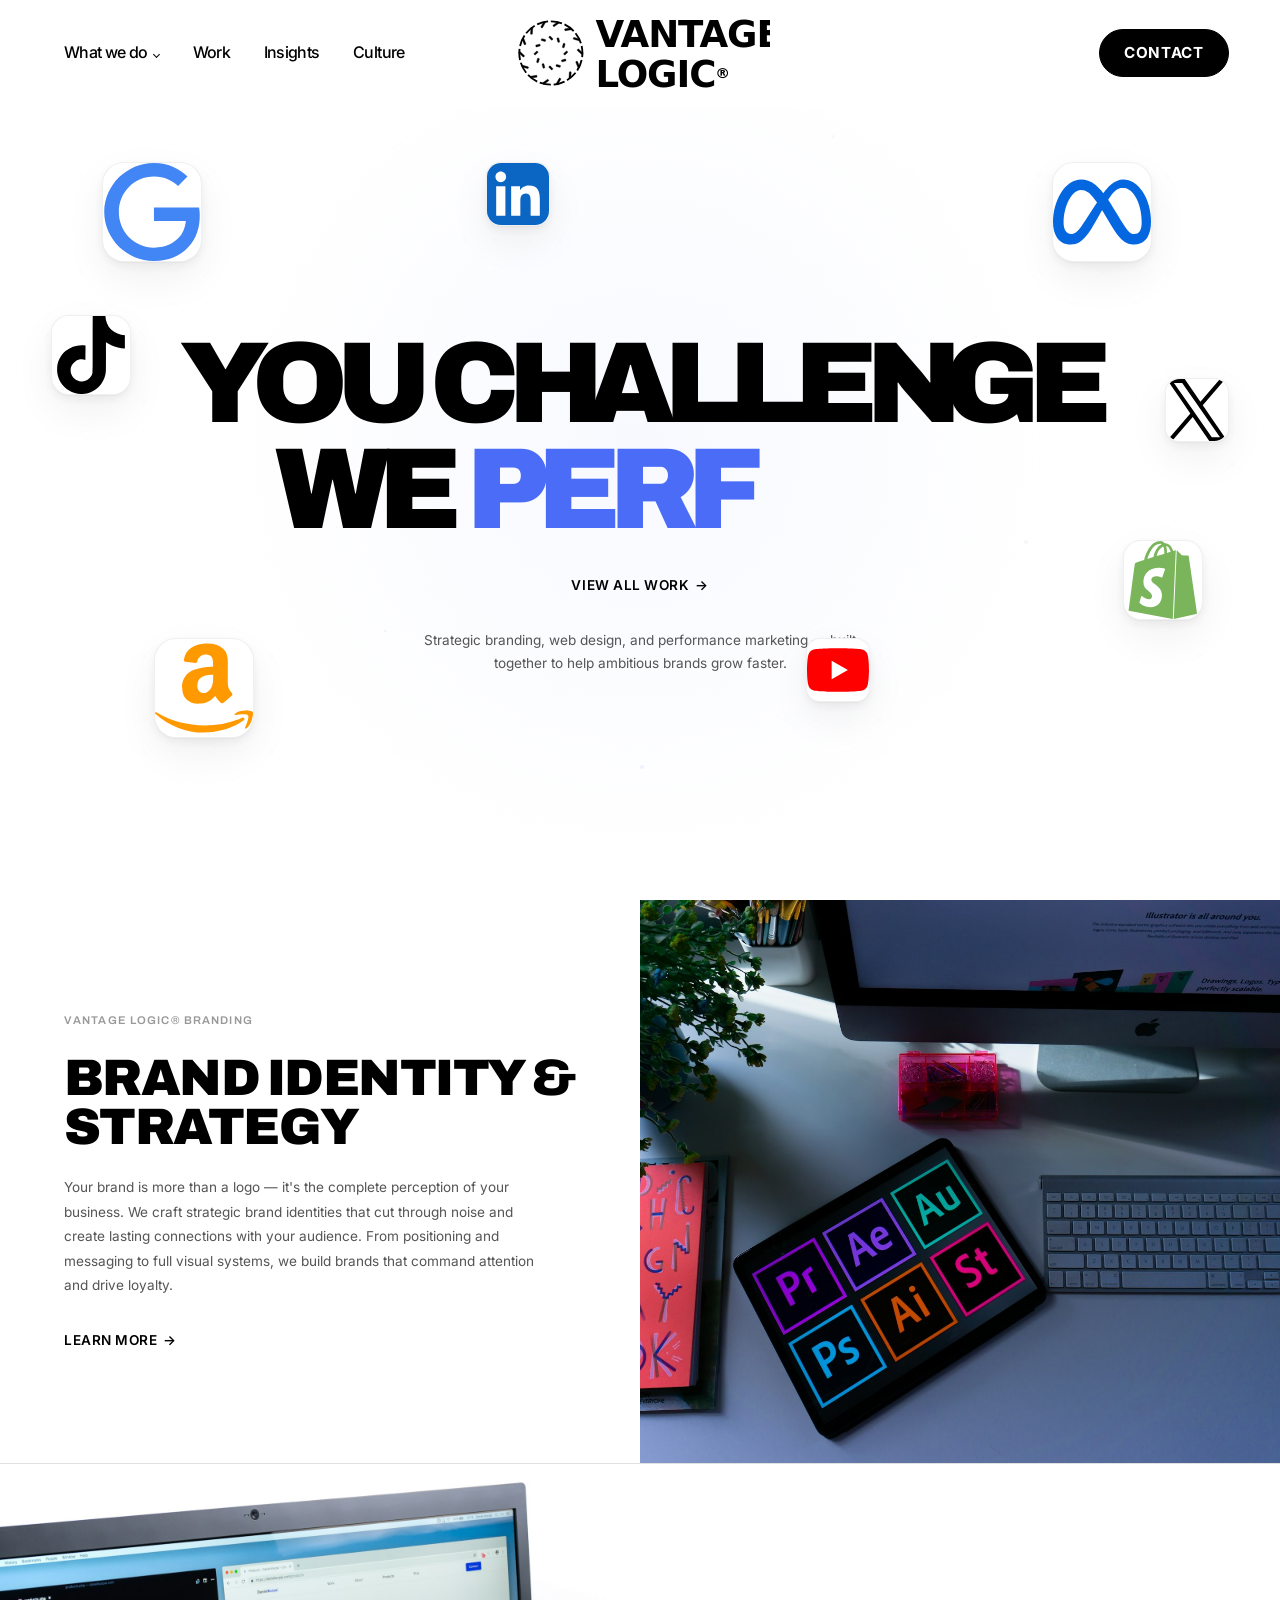
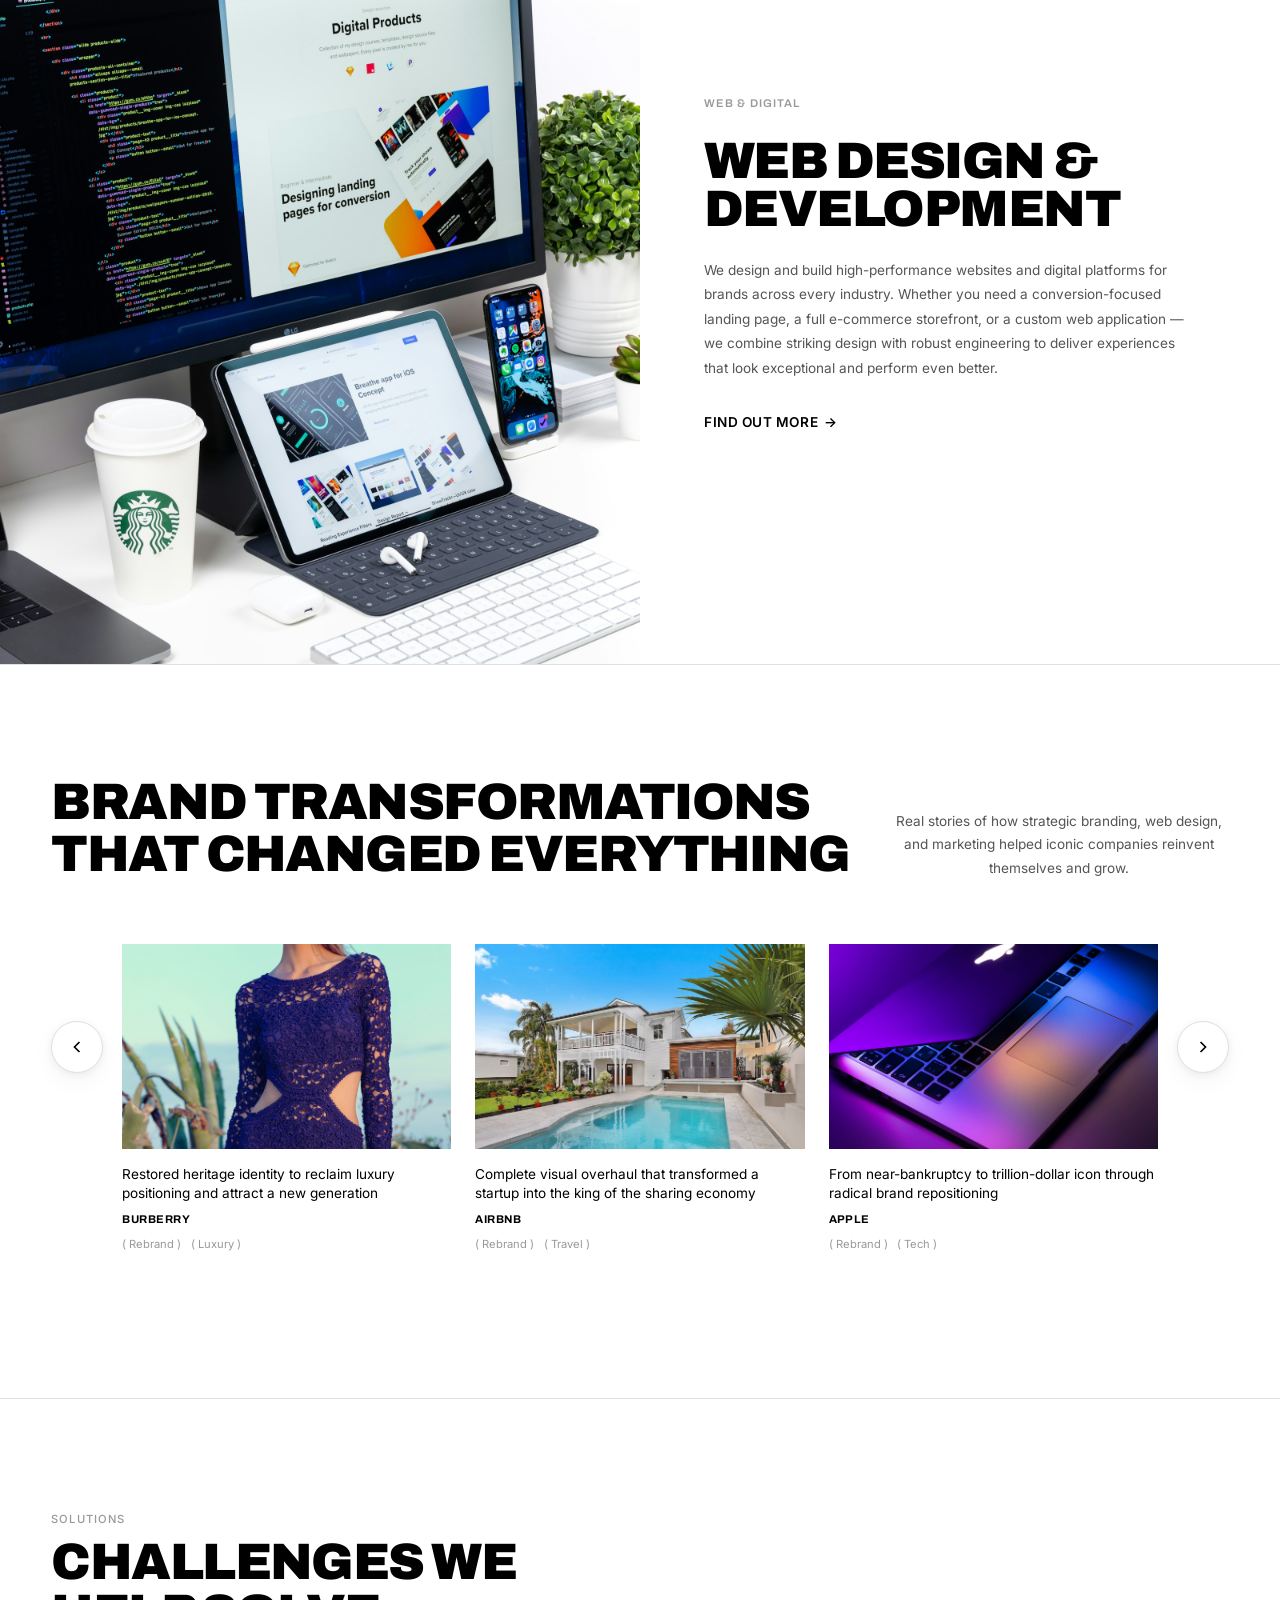
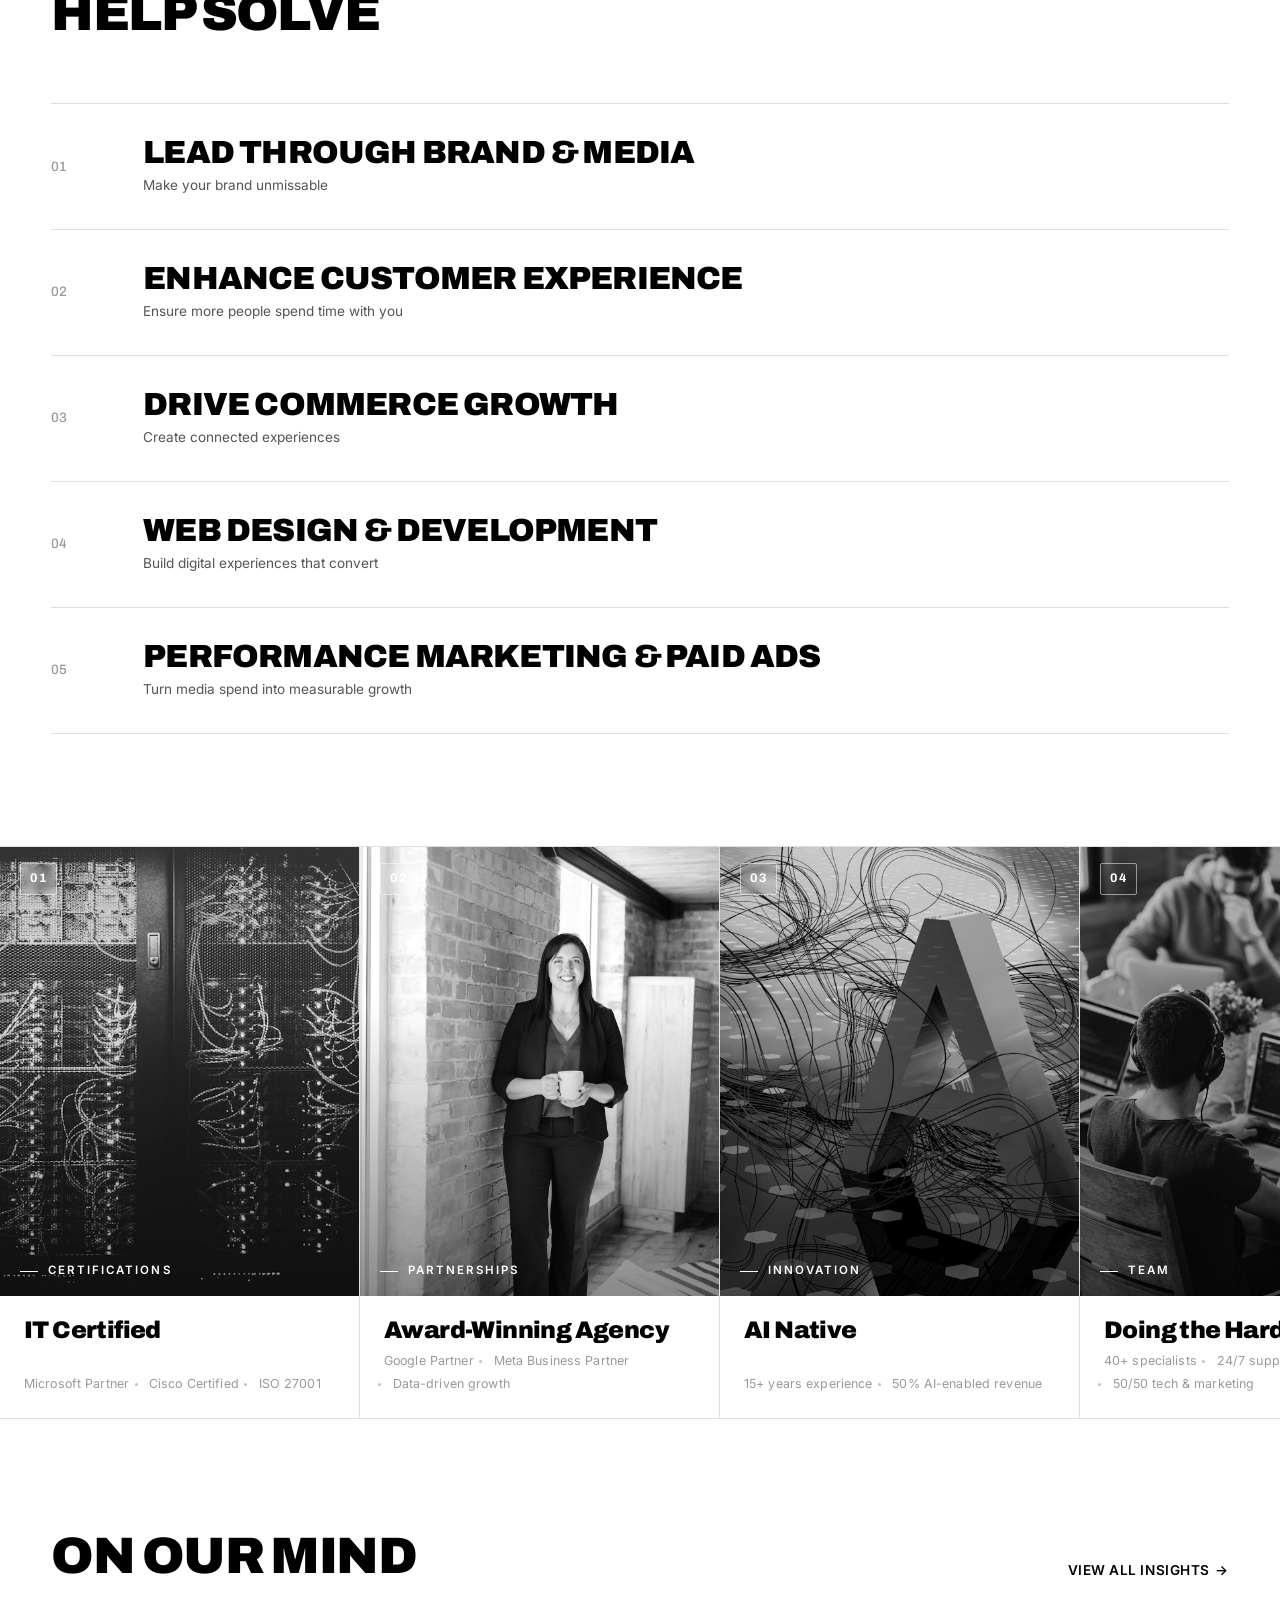
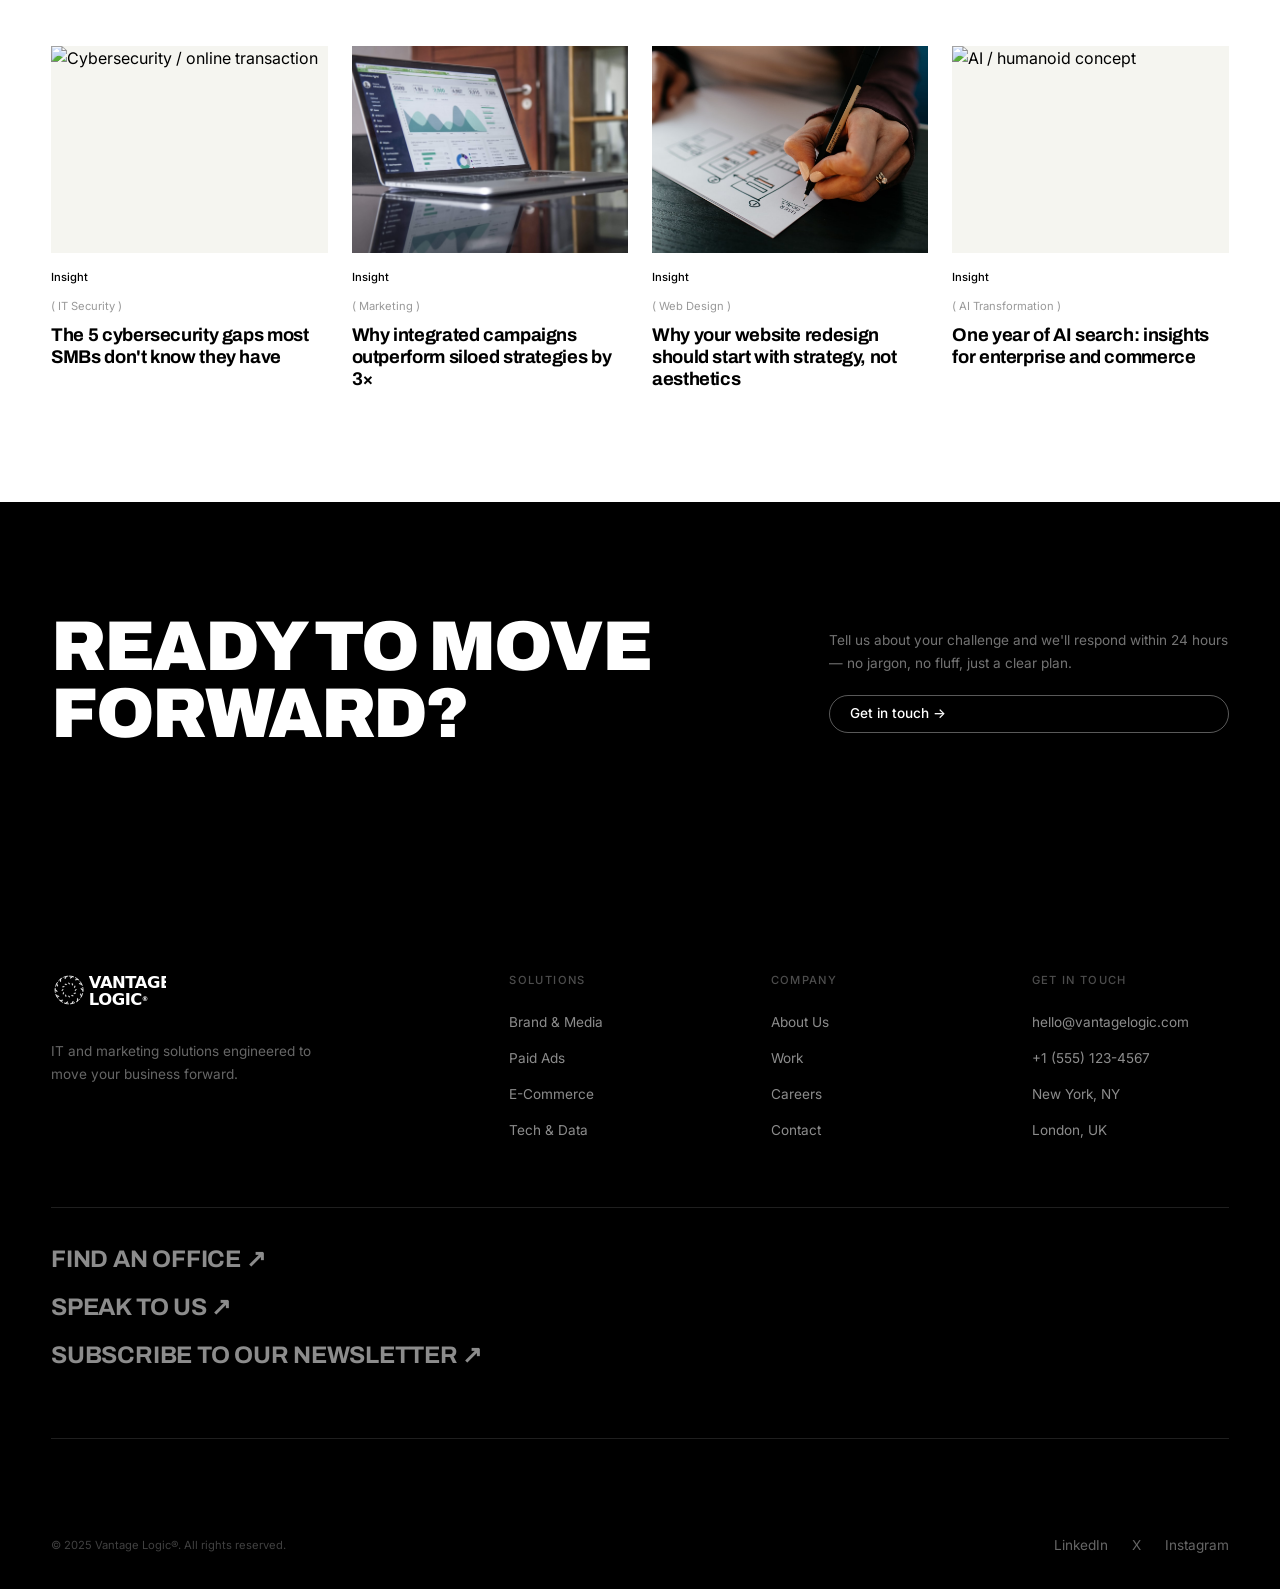
==== index.html @ 8d89d0ab "Initial commit: Vantage Logic agency site Static marketing site (HTML/CSS/JS, no build step) — DEPT-" ====
<!DOCTYPE html>
<html lang="en">
<head>
  <meta charset="UTF-8" />
  <meta name="viewport" content="width=device-width, initial-scale=1.0" />
  <meta name="theme-color" content="#ffffff" />
  <meta name="color-scheme" content="light" />
  <title>Vantage Logic® | IT & Marketing Agency</title>
  <meta name="description" content="Vantage Logic is an IT and marketing agency helping businesses grow through robust technology and performance-driven marketing." />
  <link rel="icon" type="image/png" href="assets/images/favicon.png" />
  <link rel="preconnect" href="https://fonts.googleapis.com">
  <link rel="preconnect" href="https://fonts.gstatic.com" crossorigin>
  <link rel="stylesheet" href="https://fonts.googleapis.com/css2?family=Inter:wght@300;400;500;600&family=Archivo:ital,wght@0,400;0,500;0,600;0,700;0,800;0,900;1,400;1,800&display=swap">
  <link rel="stylesheet" href="css/main.css" />
</head>
<body>

<div id="page-loader">
  <div class="loader-inner">
    <div style="font-family:Archivo,sans-serif;font-weight:900;font-size:1.1rem;letter-spacing:0.06em;color:#000;">VANTAGE LOGIC®</div>
    <div class="loader-track"><div class="loader-fill"></div></div>
  </div>
</div>
<div id="scroll-progress"></div>

<!-- ========== NAV — DEPT layout: links left, logo center, CTA right ========== -->
<nav id="nav">
  <div class="nav-inner">
    <ul class="nav-links">
      <li class="has-dd"><a href="#">What we do</a>
        <div class="nav-dd">
          <a href="pages/brand-media.html">Brand &amp; Media</a>
          <a href="pages/paid-ads.html">Paid Ads</a>
          <a href="pages/ecommerce.html">E-Commerce</a>
          <a href="pages/web-software.html">Web &amp; Software</a>
        </div>
      </li>
      <li><a href="pages/work.html">Work</a></li>
      <li><a href="#">Insights</a></li>
      <li><a href="pages/about.html">Culture</a></li>
    </ul>
    <a href="index.html" class="nav-logo"><img src="assets/images/logo-dark.svg" alt="Vantage Logic" /></a>
    <div class="nav-right">
      <a href="pages/contact.html" class="nav-cta">Contact</a>
      <button class="hamburger" aria-label="Menu"><span></span><span></span><span></span></button>
    </div>
  </div>
</nav>

<!-- Mobile menu -->
<div id="mobile-menu">
  <a href="pages/brand-media.html">Brand &amp; Media</a>
  <a href="pages/paid-ads.html">Paid Ads</a>
  <a href="pages/ecommerce.html">E-Commerce</a>
  <a href="pages/web-software.html">Web &amp; Software</a>
  <a href="pages/work.html">Work</a>
  <a href="pages/about.html">Culture</a>
  <a href="pages/careers.html">Careers</a>
  <a href="pages/contact.html" class="mob-cta">Contact →</a>
</div>

<!-- ========== HERO — Animated floating platform icons ========== -->
<section class="hero">

  <!-- Subtle grid lines -->
  <div class="hero-grid-lines"></div>

  <!-- Floating particles -->
  <div class="hero-particles">
    <div class="particle" style="left:10%;top:20%;"></div>
    <div class="particle" style="left:80%;top:60%;"></div>
    <div class="particle" style="left:30%;top:70%;"></div>
    <div class="particle" style="left:65%;top:15%;"></div>
    <div class="particle" style="left:50%;top:85%;"></div>
  </div>

  <!-- Floating platform icons -->
  <div class="hero-platforms">
    <!-- Google -->
    <div class="platform-icon plat-lg" style="top:18%;left:8%;">
      <img src="assets/images/platforms/google.svg" alt="Google Ads" />
      <span class="plat-label">Google Ads</span>
    </div>

    <!-- Meta -->
    <div class="platform-icon plat-lg" style="top:18%;right:10%;">
      <img src="assets/images/platforms/meta.svg" alt="Meta" />
      <span class="plat-label">Meta</span>
    </div>

    <!-- TikTok -->
    <div class="platform-icon plat-md" style="top:35%;left:4%;">
      <img src="assets/images/platforms/tiktok.svg" alt="TikTok" />
      <span class="plat-label">TikTok</span>
    </div>

    <!-- Shopify -->
    <div class="platform-icon plat-md" style="top:60%;right:6%;">
      <img src="assets/images/platforms/shopify.svg" alt="Shopify" />
      <span class="plat-label">Shopify</span>
    </div>

    <!-- Amazon Ads -->
    <div class="platform-icon plat-lg" style="bottom:18%;left:12%;">
      <img src="assets/images/platforms/amazon.svg" alt="Amazon Ads" />
      <span class="plat-label">Amazon Ads</span>
    </div>

    <!-- LinkedIn -->
    <div class="platform-icon plat-sm" style="top:18%;left:38%;">
      <img src="assets/images/platforms/linkedin.svg" alt="LinkedIn" />
      <span class="plat-label">LinkedIn</span>
    </div>

    <!-- YouTube -->
    <div class="platform-icon plat-sm" style="bottom:22%;right:32%;">
      <img src="assets/images/platforms/youtube.svg" alt="YouTube" />
      <span class="plat-label">YouTube</span>
    </div>

    <!-- X / Twitter -->
    <div class="platform-icon plat-sm" style="top:42%;right:4%;">
      <img src="assets/images/platforms/x.svg" alt="X" />
      <span class="plat-label">X / Twitter</span>
    </div>
  </div>

  <div class="wrap">
    <h1 class="hero-headline" data-scramble><span class="hl-line">You Challenge</span><span class="hl-line">We <span class="accent">Perform</span></span></h1>
    <div class="hero-foot" data-reveal>
      <div class="hero-actions">
        <a href="pages/work.html" class="link-arr">View all work <span class="arr">→</span></a>
      </div>
      <p class="hero-sub">Strategic branding, web design, and performance marketing — built together to help ambitious brands grow faster.</p>
    </div>
  </div>
</section>

<!-- ========== FEATURED BLOCK 1 — DEPT: 2-col content + image ========== -->
<section class="feature-section">
  <div class="feature-grid">
    <div class="feature-content" data-reveal>
      <div class="feature-label">Vantage Logic® Branding</div>
      <h2 class="feature-title">Brand Identity &amp; Strategy</h2>
      <p class="feature-desc">Your brand is more than a logo — it's the complete perception of your business. We craft strategic brand identities that cut through noise and create lasting connections with your audience. From positioning and messaging to full visual systems, we build brands that command attention and drive loyalty.</p>
      <a href="pages/brand-media.html" class="link-arr">Learn more <span class="arr">→</span></a>
    </div>
    <div class="feature-img-side">
      <img src="assets/images/features/branding.jpg"
           alt="Designer workspace with brand identity tools and a graphic design playbook"
           class="feature-img" loading="lazy" decoding="async" />
    </div>
  </div>
</section>

<!-- ========== FEATURED BLOCK 2 — reversed ========== -->
<section class="feature-section">
  <div class="feature-grid reverse">
    <div class="feature-content" data-reveal>
      <div class="feature-label">Web &amp; Digital</div>
      <h2 class="feature-title">Web Design &amp; Development</h2>
      <p class="feature-desc">We design and build high-performance websites and digital platforms for brands across every industry. Whether you need a conversion-focused landing page, a full e-commerce storefront, or a custom web application — we combine striking design with robust engineering to deliver experiences that look exceptional and perform even better.</p>
      <a href="pages/web-software.html" class="link-arr">Find out more <span class="arr">→</span></a>
    </div>
    <div class="feature-img-side">
      <img src="assets/images/features/web-design.jpg"
           alt="Web design workspace: code editor, design mockup, iPad with UI, and coffee"
           class="feature-img" loading="lazy" decoding="async" />
    </div>
  </div>
</section>

<!-- ========== CASE STUDIES — Real-world brand transformations ========== -->
<section class="section">
  <div class="wrap">
    <div class="work-header" data-reveal>
      <h2 class="t-2xl">Brand Transformations<br>That Changed Everything</h2>
      <p class="hero-sub" style="max-width:340px;">Real stories of how strategic branding, web design, and marketing helped iconic companies reinvent themselves and grow.</p>
    </div>
  </div>
  <div class="wrap">
    <div class="work-slider-container">
      <button class="slider-arrow slider-arrow-left" aria-label="Scroll left" data-slider-arrow="left">
        <svg viewBox="0 0 24 24"><polyline points="15 18 9 12 15 6"/></svg>
      </button>
      <div class="work-scroll-wrap" id="caseStudySlider">
        <div class="work-scroll-track" data-stagger>

        <a href="#" class="work-card">
          <div class="work-card-img-wrap">
            <img src="assets/images/cases/burberry.jpg" alt="Luxury fashion campaign" class="work-card-img" loading="lazy" decoding="async" />
            <div class="work-card-overlay">
              <div class="work-card-overlay-top">Returned to classic serif logo and knight emblem — reconnecting with heritage over trend-chasing minimalism</div>
              <div class="work-card-overlay-bottom">Read the story</div>
            </div>
          </div>
          <div class="work-card-meta">
            <div class="work-card-title">Restored heritage identity to reclaim luxury positioning and attract a new generation</div>
            <div class="work-card-client">Burberry</div>
            <div class="work-card-tags"><span class="work-tag">Rebrand</span><span class="work-tag">Luxury</span></div>
          </div>
        </a>

        <a href="#" class="work-card">
          <div class="work-card-img-wrap">
            <img src="assets/images/cases/airbnb.jpg" alt="Modern vacation house with pool" class="work-card-img" loading="lazy" decoding="async" />
            <div class="work-card-overlay">
              <div class="work-card-overlay-top">The "Bélo" symbol unified belonging, location, and identity into one mark — solidifying Airbnb as a lifestyle brand</div>
              <div class="work-card-overlay-bottom">Read the story</div>
            </div>
          </div>
          <div class="work-card-meta">
            <div class="work-card-title">Complete visual overhaul that transformed a startup into the king of the sharing economy</div>
            <div class="work-card-client">Airbnb</div>
            <div class="work-card-tags"><span class="work-tag">Rebrand</span><span class="work-tag">Travel</span></div>
          </div>
        </a>

        <a href="#" class="work-card">
          <div class="work-card-img-wrap">
            <img src="assets/images/cases/apple.jpg" alt="MacBook with backlit Apple logo" class="work-card-img" loading="lazy" decoding="async" />
            <div class="work-card-overlay">
              <div class="work-card-overlay-top">"Think Different" transformed Apple from a failing computer company into the world's most valuable brand</div>
              <div class="work-card-overlay-bottom">Read the story</div>
            </div>
          </div>
          <div class="work-card-meta">
            <div class="work-card-title">From near-bankruptcy to trillion-dollar icon through radical brand repositioning</div>
            <div class="work-card-client">Apple</div>
            <div class="work-card-tags"><span class="work-tag">Rebrand</span><span class="work-tag">Tech</span></div>
          </div>
        </a>

        <a href="#" class="work-card">
          <div class="work-card-img-wrap">
            <img src="assets/images/cases/oldspice.jpg" alt="Barbershop beard trim" class="work-card-img" loading="lazy" decoding="async" />
            <div class="work-card-overlay">
              <div class="work-card-overlay-top">Viral "The Man Your Man Could Smell Like" campaign completely repositioned a legacy brand for younger audiences</div>
              <div class="work-card-overlay-bottom">Read the story</div>
            </div>
          </div>
          <div class="work-card-meta">
            <div class="work-card-title">Surreal humor and bold marketing turned an aging brand into a cultural phenomenon</div>
            <div class="work-card-client">Old Spice</div>
            <div class="work-card-tags"><span class="work-tag">Marketing</span><span class="work-tag">CPG</span></div>
          </div>
        </a>

        <a href="#" class="work-card">
          <div class="work-card-img-wrap">
            <img src="assets/images/cases/dunkin.jpg" alt="Specialty coffee bag" class="work-card-img" loading="lazy" decoding="async" />
            <div class="work-card-overlay">
              <div class="work-card-overlay-top">Dropped "Donuts" to reposition as a beverage-led brand — coffee sales jumped from 1.6B to 4.4B cups</div>
              <div class="work-card-overlay-bottom">Read the story</div>
            </div>
          </div>
          <div class="work-card-meta">
            <div class="work-card-title">Strategic name change and visual refresh tripled beverage sales in two years</div>
            <div class="work-card-client">Dunkin'</div>
            <div class="work-card-tags"><span class="work-tag">Rebrand</span><span class="work-tag">F&amp;B</span></div>
          </div>
        </a>

      </div>
    </div>
      <button class="slider-arrow slider-arrow-right" aria-label="Scroll right" data-slider-arrow="right">
        <svg viewBox="0 0 24 24"><polyline points="9 6 15 12 9 18"/></svg>
      </button>
    </div>
  </div>
</section>

<!-- ========== SOLUTIONS — DEPT: numbered rows ========== -->
<section class="section border-t">
  <div class="wrap">
    <div style="margin-bottom:var(--sp-lg);" data-reveal>
      <p class="upper light" style="margin-bottom:0.5rem; font-size:var(--t-xs);">Solutions</p>
      <h2 class="t-2xl">Challenges we<br>help solve</h2>
    </div>
    <div class="solutions-list" data-stagger>
      <a href="pages/brand-media.html" class="solution-item">
        <span class="solution-num">01</span>
        <div class="solution-body">
          <div class="solution-name">Lead through brand &amp; media</div>
          <div class="solution-sub">Make your brand unmissable</div>
        </div>
        <img src="assets/images/solutions/brand.jpg" alt="Brand designer workspace" class="solution-hover-img" loading="lazy" decoding="async" />
      </a>
      <a href="pages/web-software.html" class="solution-item">
        <span class="solution-num">02</span>
        <div class="solution-body">
          <div class="solution-name">Enhance customer experience</div>
          <div class="solution-sub">Ensure more people spend time with you</div>
        </div>
        <img src="assets/images/solutions/cx.jpg" alt="UX research session" class="solution-hover-img" loading="lazy" decoding="async" />
      </a>
      <a href="pages/ecommerce.html" class="solution-item">
        <span class="solution-num">03</span>
        <div class="solution-body">
          <div class="solution-name">Drive commerce growth</div>
          <div class="solution-sub">Create connected experiences</div>
        </div>
        <img src="assets/images/solutions/commerce.jpg" alt="Point-of-sale terminal with contactless payment" class="solution-hover-img" loading="lazy" decoding="async" />
      </a>
      <a href="pages/web-software.html" class="solution-item">
        <span class="solution-num">04</span>
        <div class="solution-body">
          <div class="solution-name">Web design &amp; development</div>
          <div class="solution-sub">Build digital experiences that convert</div>
        </div>
        <img src="assets/images/solutions/webdev.jpg" alt="Mobile and laptop digital experience" class="solution-hover-img" loading="lazy" decoding="async" />
      </a>
      <a href="pages/paid-ads.html" class="solution-item">
        <span class="solution-num">05</span>
        <div class="solution-body">
          <div class="solution-name">Performance marketing &amp; paid ads</div>
          <div class="solution-sub">Turn media spend into measurable growth</div>
        </div>
        <img src="assets/images/solutions/marketing.jpg" alt="Marketing analytics dashboard" class="solution-hover-img" loading="lazy" decoding="async" />
      </a>
    </div>
  </div>
</section>

<!-- ========== CULTURE CAROUSEL — DEPT: horizontal scroll blocks with images ========== -->
<div class="culture-strip">
  <div class="culture-track">
  <div class="culture-block">
    <div class="culture-img-wrap">
      <img src="assets/images/culture/it-certified.jpg" alt="Data centre with cabled server racks" class="culture-block-img" loading="lazy" decoding="async" />
      <span class="culture-num">01</span>
      <span class="culture-cat">Certifications</span>
    </div>
    <div class="culture-block-content">
      <div class="culture-label">IT Certified</div>
      <div class="culture-stat"><span>Microsoft Partner</span><span>Cisco Certified</span><span>ISO 27001</span></div>
      <span class="culture-arr" aria-hidden="true">→</span>
    </div>
  </div>
  <div class="culture-block">
    <div class="culture-img-wrap">
      <img src="assets/images/culture/awards.jpg" alt="Awards and trophies" class="culture-block-img" loading="lazy" decoding="async" />
      <span class="culture-num">02</span>
      <span class="culture-cat">Partnerships</span>
    </div>
    <div class="culture-block-content">
      <div class="culture-label">Award-Winning Agency</div>
      <div class="culture-stat"><span>Google Partner</span><span>Meta Business Partner</span><span>Data-driven growth</span></div>
      <span class="culture-arr" aria-hidden="true">→</span>
    </div>
  </div>
  <div class="culture-block">
    <div class="culture-img-wrap">
      <img src="assets/images/culture/ai-native.jpg" alt="Abstract AI / neural network visual" class="culture-block-img" loading="lazy" decoding="async" />
      <span class="culture-num">03</span>
      <span class="culture-cat">Innovation</span>
    </div>
    <div class="culture-block-content">
      <div class="culture-label">AI Native</div>
      <div class="culture-stat"><span>15+ years experience</span><span>50% AI-enabled revenue</span></div>
      <span class="culture-arr" aria-hidden="true">→</span>
    </div>
  </div>
  <div class="culture-block">
    <div class="culture-img-wrap">
      <img src="assets/images/culture/hard-work.jpg" alt="Team collaborating around a laptop" class="culture-block-img" loading="lazy" decoding="async" />
      <span class="culture-num">04</span>
      <span class="culture-cat">Team</span>
    </div>
    <div class="culture-block-content">
      <div class="culture-label">Doing the Hard Work</div>
      <div class="culture-stat"><span>40+ specialists</span><span>24/7 support</span><span>50/50 tech &amp; marketing</span></div>
      <span class="culture-arr" aria-hidden="true">→</span>
    </div>
  </div>
  <div class="culture-block">
    <div class="culture-img-wrap">
      <img src="assets/images/culture/always-on.jpg" alt="Mission-control style monitoring screens" class="culture-block-img" loading="lazy" decoding="async" />
      <span class="culture-num">05</span>
      <span class="culture-cat">Operations</span>
    </div>
    <div class="culture-block-content">
      <div class="culture-label">Always On</div>
      <div class="culture-stat"><span>Rapid response</span><span>120+ clients</span><span>15+ industries</span></div>
      <span class="culture-arr" aria-hidden="true">→</span>
    </div>
  </div>
  </div>
</div>

<!-- ========== INSIGHTS — DEPT: "On our mind" 4-col grid ========== -->
<section class="section">
  <div class="wrap">
    <div class="insights-header" data-reveal>
      <h2 class="t-2xl">On our mind</h2>
      <a href="#" class="link-arr">View all insights <span class="arr">→</span></a>
    </div>
    <div class="insights-grid" data-stagger>
      <a href="#" class="insight-card">
        <div class="insight-img-wrap"><img src="assets/images/insights/security.jpg" alt="Cybersecurity / online transaction" class="insight-img" loading="lazy" decoding="async" /></div>
        <div class="insight-type">Insight</div>
        <div class="insight-cat">IT Security</div>
        <h3 class="insight-title">The 5 cybersecurity gaps most SMBs don't know they have</h3>
      </a>
      <a href="#" class="insight-card">
        <div class="insight-img-wrap"><img src="assets/images/insights/marketing.jpg" alt="Marketing analytics dashboard" class="insight-img" loading="lazy" decoding="async" /></div>
        <div class="insight-type">Insight</div>
        <div class="insight-cat">Marketing</div>
        <h3 class="insight-title">Why integrated campaigns outperform siloed strategies by 3×</h3>
      </a>
      <a href="#" class="insight-card">
        <div class="insight-img-wrap"><img src="assets/images/insights/web-design.jpg" alt="Designer working on website layout" class="insight-img" loading="lazy" decoding="async" /></div>
        <div class="insight-type">Insight</div>
        <div class="insight-cat">Web Design</div>
        <h3 class="insight-title">Why your website redesign should start with strategy, not aesthetics</h3>
      </a>
      <a href="#" class="insight-card">
        <div class="insight-img-wrap"><img src="assets/images/insights/ai.jpg" alt="AI / humanoid concept" class="insight-img" loading="lazy" decoding="async" /></div>
        <div class="insight-type">Insight</div>
        <div class="insight-cat">AI Transformation</div>
        <h3 class="insight-title">One year of AI search: insights for enterprise and commerce</h3>
      </a>
    </div>
  </div>
</section>

<!-- ========== CTA BAND ========== -->
<section class="cta-band">
  <div class="wrap">
    <div class="cta-inner">
      <h2 class="cta-hl">Ready to move forward?</h2>
      <div class="cta-right">
        <p class="cta-sub">Tell us about your challenge and we'll respond within 24 hours — no jargon, no fluff, just a clear plan.</p>
        <a href="pages/contact.html" class="btn btn-outline-white">Get in touch →</a>
      </div>
    </div>
  </div>
</section>

<!-- ========== FOOTER — DEPT style ========== -->
<footer id="footer">
  <div class="wrap">
    <div class="footer-top">
      <div>
        <img src="assets/images/logo-white.svg" alt="Vantage Logic" class="footer-logo-img" loading="lazy" decoding="async" />
        <p class="footer-tagline">IT and marketing solutions engineered to move your business forward.</p>
      </div>
      <div class="footer-col">
        <div class="footer-col-label">Solutions</div>
        <ul>
          <li><a href="pages/brand-media.html">Brand &amp; Media</a></li>
          <li><a href="pages/paid-ads.html">Paid Ads</a></li>
          <li><a href="pages/ecommerce.html">E-Commerce</a></li>
          <li><a href="pages/web-software.html">Tech &amp; Data</a></li>
        </ul>
      </div>
      <div class="footer-col">
        <div class="footer-col-label">Company</div>
        <ul>
          <li><a href="pages/about.html">About Us</a></li>
          <li><a href="pages/work.html">Work</a></li>
          <li><a href="pages/careers.html">Careers</a></li>
          <li><a href="pages/contact.html">Contact</a></li>
        </ul>
      </div>
      <div class="footer-col">
        <div class="footer-col-label">Get in touch</div>
        <ul>
          <li><a href="mailto:hello@vantagelogic.com">hello@vantagelogic.com</a></li>
          <li><a href="tel:+15551234567">+1 (555) 123-4567</a></li>
          <li><a href="#">New York, NY</a></li>
          <li><a href="#">London, UK</a></li>
        </ul>
      </div>
    </div>

    <!-- DEPT-style contact links -->
    <div class="footer-contact-links">
      <a href="pages/contact.html">Find an office ↗</a>
      <a href="pages/contact.html">Speak to us ↗</a>
      <a href="#">Subscribe to our newsletter ↗</a>
    </div>

    <div class="footer-bottom">
      <p class="footer-copy">&copy; 2025 Vantage Logic®. All rights reserved.</p>
      <div class="footer-socials">
        <a href="#">LinkedIn</a>
        <a href="#">X</a>
        <a href="#">Instagram</a>
      </div>
    </div>
  </div>
</footer>

<script src="js/main.js"></script>
</body>
</html>
---- css/main.css ----
/* ============================================================
   MAIN.CSS — Vantage Logic
   Design identical to deptagency.com
   WHITE bg · BLACK text · Archivo display · Inter body
   ============================================================ */

:root {
  --c-bg:          #ffffff;
  --c-bg-off:      #f5f5f0;
  --c-bg-dark:     #000000;
  --c-text:        #000000;
  --c-text-mid:    #555555;
  --c-text-light:  #999999;
  --c-border:      #e0e0e0;
  --c-border-dark: rgba(255,255,255,0.12);

  --f-display: 'Archivo', sans-serif;
  --f-body:    'Inter', sans-serif;

  --t-xs:   0.7rem;
  --t-sm:   0.85rem;
  --t-base: 1rem;
  --t-md:   1.15rem;
  --t-lg:   1.5rem;
  --t-xl:   clamp(1.8rem, 2.5vw, 2.4rem);
  --t-2xl:  clamp(2.4rem, 4vw, 3.8rem);
  --t-3xl:  clamp(3rem, 5.5vw, 5.5rem);
  --t-hero: clamp(2rem, 9vw, 8.5rem);

  --sp-xs:  0.5rem;
  --sp-sm:  1rem;
  --sp-md:  2rem;
  --sp-lg:  4rem;
  --sp-xl:  7rem;
  --sp-2xl: 12rem;

  --max-w:   1440px;
  --gutter:  clamp(1.5rem, 4vw, 3.5rem);
  --ease:    cubic-bezier(0.16, 1, 0.3, 1);
  --ease-out: cubic-bezier(0.33, 1, 0.68, 1);
  --fast:    0.18s;
  --base:    0.4s;
  --slow:    0.7s;

  --nav-h: clamp(72px, 6vw + 56px, 106px);
}

/* Reset */
*, *::before, *::after { box-sizing: border-box; margin: 0; padding: 0; }
html {
  scroll-behavior: smooth;
  -webkit-font-smoothing: antialiased;
  -moz-osx-font-smoothing: grayscale;
  /* Block any horizontal overflow at the root — iOS Safari sometimes ignores body-level rules */
  overflow-x: clip;
  width: 100%;
}
body {
  background: var(--c-bg);
  color: var(--c-text);
  font-family: var(--f-body);
  font-size: var(--t-base);
  font-weight: 400;
  line-height: 1.6;
  overflow-x: clip;
  width: 100%;
  max-width: 100vw;
}
img, video { display: block; max-width: 100%; height: auto; }
a { color: inherit; text-decoration: none; }
button { cursor: pointer; border: none; background: none; font: inherit; color: inherit; }
ul { list-style: none; }
input, textarea, select { font: inherit; color: inherit; }

/* Typography helpers */
h1,h2,h3,h4,h5 {
  font-family: var(--f-display);
  font-weight: 900;
  line-height: 1.0;
  letter-spacing: -0.03em;
  text-transform: uppercase;
}
.t-hero  { font-size: var(--t-hero); line-height: 0.93; letter-spacing: -0.04em; }
.t-3xl   { font-size: var(--t-3xl); letter-spacing: -0.035em; }
.t-2xl   { font-size: var(--t-2xl); letter-spacing: -0.03em; }
.t-xl    { font-size: var(--t-xl);  letter-spacing: -0.025em; }
.t-lg    { font-size: var(--t-lg);  letter-spacing: -0.02em; }
.t-md    { font-size: var(--t-md);  }
.t-sm    { font-size: var(--t-sm);  }
.t-xs    { font-size: var(--t-xs);  }
.upper   { text-transform: uppercase; letter-spacing: 0.1em; font-weight: 500; }
.mid     { color: var(--c-text-mid); }
.light   { color: var(--c-text-light); }
.italic  { font-style: italic; }
.f-dis   { font-family: var(--f-display); font-weight: 800; }

/* Layout */
.wrap { width:100%; max-width:var(--max-w); margin-inline:auto; padding-inline:var(--gutter); }
.section    { padding-block: var(--sp-xl); }
.section-lg { padding-block: var(--sp-2xl); }
.section-sm { padding-block: var(--sp-lg); }
.section-md { padding-block: calc(var(--sp-lg) * 1.5); }
.dark       { background: var(--c-bg-dark); color: #fff; }
.off        { background: var(--c-bg-off); }
.border-t   { border-top: 1px solid var(--c-border); }
.border-b   { border-bottom: 1px solid var(--c-border); }
.grid-2     { display:grid; grid-template-columns:1fr 1fr; gap:var(--sp-md); }
.grid-3     { display:grid; grid-template-columns:repeat(3,1fr); gap:var(--sp-md); }
.grid-4     { display:grid; grid-template-columns:repeat(4,1fr); gap:var(--sp-md); }

/* ============================================================
   PAGE LOADER
   ============================================================ */
#page-loader {
  position:fixed; inset:0; background:#fff; z-index:10000;
  display:flex; align-items:center; justify-content:center;
  transition: opacity 0.6s ease, visibility 0.6s ease;
}
#page-loader.loaded { opacity:0; visibility:hidden; pointer-events:none; }
.loader-inner { display:flex; flex-direction:column; align-items:center; gap:1.5rem; }
.loader-track { width:160px; height:2px; background:var(--c-border); position:relative; overflow:hidden; }
.loader-fill { position:absolute; top:0; left:0; height:100%; width:0; background:var(--c-text); transition:width 0.8s var(--ease); }

/* Scroll progress */
#scroll-progress {
  position:fixed; top:0; left:0; height:2px; width:0;
  background:var(--c-text); z-index:10001; transition:width 0.08s linear;
}

/* ============================================================
   NAV — DEPT-style: 3-col grid, large logo, filled CTA
   ============================================================ */
#nav {
  position:fixed; top:0; left:0; right:0; z-index:900;
  min-height:var(--nav-h);
  background:rgba(255,255,255,0.9);
  backdrop-filter:blur(14px); -webkit-backdrop-filter:blur(14px);
  border-bottom:1px solid transparent;
  transition: border-color 0.3s, background 0.3s;
}
#nav.scrolled { border-bottom-color:var(--c-border); background:rgba(255,255,255,0.96); }

.nav-inner {
  display:grid; grid-template-columns:1fr auto 1fr;
  align-items:center;
  min-height:var(--nav-h);
  max-width:var(--max-w); margin:0 auto;
  padding-inline:var(--gutter);
  gap:2rem;
}

/* Left: Nav links */
.nav-links {
  display:flex; gap:0.5rem; align-items:center; justify-self:start;
}
.nav-links li { position:relative; }
.nav-links li a {
  display:block; padding:0.5em 0.8em;
  font-size:1rem; font-weight:500; letter-spacing:-0.04em;
  transition:opacity 0.2s;
}
.nav-links li a:hover { opacity:0.5; }

/* Center: Logo (scales with nav height) */
.nav-logo { display:flex; align-items:center; justify-self:center; }
.nav-logo img {
  height:calc(var(--nav-h) - 1.5rem);
  max-height:88px;
  width:auto;
}

/* Right: Contact CTA + Hamburger */
.nav-right { display:flex; align-items:center; gap:0.875rem; justify-self:end; }
.nav-cta {
  font-size:0.95rem; font-weight:700; letter-spacing:0.04em;
  text-transform:uppercase;
  padding:0.7em 1.6em; border-radius:99px;
  background:var(--c-text); color:#fff;
  border:1.5px solid var(--c-text);
  transition:background 0.3s var(--ease), color 0.3s var(--ease);
}
.nav-cta:hover { background:transparent; color:var(--c-text); }

.nav-menu-btn {
  font-size:var(--t-sm); font-weight:500; cursor:pointer;
  padding:0.45em 1em;
  transition:opacity 0.2s;
}
.nav-menu-btn:hover { opacity:0.5; }

/* Hamburger */
.hamburger {
  display:none; flex-direction:column; gap:5px;
  width:22px; padding:0; position:relative;
}
.hamburger span {
  display:block; width:100%; height:1.5px; background:var(--c-text);
  transition:transform 0.3s var(--ease), opacity 0.2s;
}
.hamburger.open span:nth-child(1){ transform:translateY(6.5px) rotate(45deg); }
.hamburger.open span:nth-child(2){ opacity:0; }
.hamburger.open span:nth-child(3){ transform:translateY(-6.5px) rotate(-45deg); }

/* Dropdown */
.has-dd { position:relative; }
.has-dd > a::after {
  content:''; display:inline-block; width:5px; height:5px;
  border-right:1.5px solid currentColor; border-bottom:1.5px solid currentColor;
  transform:rotate(45deg); margin-left:0.4em; position:relative; top:-1px;
  transition:transform 0.2s;
}
.has-dd:hover > a::after { transform:rotate(-135deg); }
.nav-dd {
  position:absolute; top:100%; left:0;
  background:#fff; border:1px solid var(--c-border);
  padding:1rem 0; min-width:220px;
  opacity:0; visibility:hidden; transform:translateY(8px);
  transition:all 0.25s var(--ease);
  box-shadow:0 12px 40px rgba(0,0,0,0.06);
}
.has-dd:hover .nav-dd { opacity:1; visibility:visible; transform:none; }
.nav-dd a {
  display:block; padding:0.55rem 1.5rem;
  font-size:var(--t-sm); font-weight:500;
  transition:opacity 0.15s, padding-left 0.2s;
}
.nav-dd a:hover { opacity:0.5; padding-left:1.8rem; }

/* Mobile menu — DEPT full screen */
#mobile-menu {
  position:fixed; inset:0; top:var(--nav-h); background:#fff;
  z-index:800; padding:var(--sp-lg) var(--gutter);
  display:none; flex-direction:column; overflow-y:auto;
}
#mobile-menu.open { display:flex; }
#mobile-menu a {
  font-family:var(--f-display); font-size:var(--t-xl); font-weight:800;
  text-transform:uppercase; letter-spacing:-0.02em;
  padding-block:0.8rem; border-bottom:1px solid var(--c-border);
  transition:opacity 0.2s;
}
#mobile-menu a:hover { opacity:0.4; }
.mob-cta {
  margin-top:var(--sp-md) !important;
  font-size:var(--t-base) !important;
  text-transform:none !important;
  font-family:var(--f-body) !important;
  font-weight:500 !important;
  padding:0.7em 1.8em !important;
  border:1.5px solid var(--c-text) !important;
  border-radius:99px !important;
  display:inline-block !important;
  text-align:center;
  transition:all 0.3s var(--ease) !important;
}
.mob-cta:hover { background:var(--c-text) !important; color:#fff !important; }

/* ============================================================
   BUTTONS
   ============================================================ */
.btn {
  display:inline-flex; align-items:center; gap:0.45em;
  font-family:var(--f-body); font-size:var(--t-sm); font-weight:500;
  cursor:pointer; white-space:nowrap; transition:all var(--base) var(--ease);
}
.btn-outline {
  padding:0.55em 1.5em; border-radius:99px;
  border:1.5px solid var(--c-text); color:var(--c-text);
}
.btn-outline:hover { background:var(--c-text); color:#fff; }
.btn-filled {
  padding:0.55em 1.5em; border-radius:99px;
  background:var(--c-text); color:#fff;
  border:1.5px solid var(--c-text);
}
.btn-filled:hover { background:transparent; color:var(--c-text); }
.btn-outline-white {
  padding:0.55em 1.5em; border-radius:99px;
  border:1.5px solid rgba(255,255,255,0.35); color:#fff;
}
.btn-outline-white:hover { background:#fff; color:var(--c-text); }

/* Link arrow — DEPT uppercase with arrow */
.link-arr {
  display:inline-flex; align-items:center; gap:0.4em;
  font-size:var(--t-sm); font-weight:600; text-transform:uppercase;
  letter-spacing:0.04em; transition:opacity 0.2s;
}
.link-arr:hover { opacity:0.5; }
.link-arr .arr { transition:transform 0.2s var(--ease); }
.link-arr:hover .arr { transform:translate(3px,-3px); }

/* ============================================================
   SCROLL REVEAL
   ============================================================ */
.js-ready [data-reveal] {
  opacity:0; transform:translateY(32px);
  transition:opacity var(--slow) var(--ease), transform var(--slow) var(--ease);
}
.js-ready [data-reveal].on { opacity:1; transform:none; }
.js-ready [data-reveal="fade"] { transform:none; }
.js-ready [data-reveal="fade"].on { opacity:1; }
.js-ready [data-stagger] > * {
  opacity:0; transform:translateY(24px);
  transition:opacity 0.6s var(--ease), transform 0.6s var(--ease);
}
.js-ready [data-stagger].on > *:nth-child(1){opacity:1;transform:none;transition-delay:0s}
.js-ready [data-stagger].on > *:nth-child(2){opacity:1;transform:none;transition-delay:.07s}
.js-ready [data-stagger].on > *:nth-child(3){opacity:1;transform:none;transition-delay:.14s}
.js-ready [data-stagger].on > *:nth-child(4){opacity:1;transform:none;transition-delay:.21s}
.js-ready [data-stagger].on > *:nth-child(5){opacity:1;transform:none;transition-delay:.28s}
.js-ready [data-stagger].on > *:nth-child(6){opacity:1;transform:none;transition-delay:.35s}

/* ============================================================
   HERO — DEPT: full viewport, headline bottom-left
   ============================================================ */
.hero {
  min-height:100vh;
  min-height:100dvh;
  display:flex; flex-direction:column; justify-content:center; align-items:center;
  padding:0 var(--gutter);
  position:relative;
  padding-top:var(--nav-h);
  background:#ffffff;
  overflow:hidden;
}
/* Soft radial glow behind headline */
.hero::before {
  content:'';
  position:absolute;
  width:900px; height:900px;
  top:50%; left:50%; transform:translate(-50%,-50%);
  background:radial-gradient(circle, rgba(74,108,247,0.04) 0%, transparent 65%);
  z-index:1; pointer-events:none;
}
.hero .wrap {
  display:flex; flex-direction:column; align-items:center; text-align:center; gap:var(--sp-md);
  position:relative; z-index:3;
  /* Let pointer events fall through to the floating platform icons underneath.
     Interactive children below re-enable clicks explicitly. */
  pointer-events:none;
}
.hero .wrap * { pointer-events:none; }
.hero .wrap a,
.hero .wrap button { pointer-events:auto; }
.hero-headline {
  font-family:var(--f-display); font-size:var(--t-hero);
  font-weight:900; line-height:0.92; letter-spacing:-0.045em;
  text-transform:uppercase; color:var(--c-text);
  /* Decorative text — let clicks pass through to platform icons underneath */
  pointer-events:none;
}
.hero-headline .accent { color:#4a6cf7; }
/* Logical lines — each lives on its own row and never wraps.
   The font-size token (--t-hero) shrinks via clamp() on narrow viewports
   so the line always fits without breaking mid-word. */
.hero-headline .hl-line {
  display:block;
  white-space:nowrap;
}
.hero-foot {
  display:flex; align-items:center; justify-content:center;
  gap:var(--sp-md); flex-wrap:wrap; flex-direction:column;
}
.hero-sub {
  max-width:480px; color:var(--c-text-mid); line-height:1.7;
  font-size:var(--t-sm); text-align:center;
}
.hero-actions { display:flex; gap:0.8rem; flex-wrap:wrap; align-items:center; }
.hero-actions .link-arr { color:var(--c-text); }
.hero-actions .btn-outline { border-color:var(--c-text); color:var(--c-text); }
.hero-actions .btn-outline:hover { background:var(--c-text); color:#fff; }

/* ---- Floating platform icons ---- */
.hero-platforms {
  position:absolute; inset:0; z-index:4; pointer-events:none; overflow:hidden;
}
.platform-icon {
  position:absolute;
  display:flex; align-items:center; justify-content:center;
  border-radius:18px;
  background:#fff;
  border:1px solid rgba(0,0,0,0.06);
  box-shadow:
    0 1px 2px rgba(0,0,0,0.04),
    0 4px 12px rgba(0,0,0,0.06),
    0 16px 40px rgba(0,0,0,0.06);
  opacity:0;
  animation:floatIn 0.8s var(--ease) forwards, floatUpDown 6s ease-in-out infinite;
  transition:transform 0.4s var(--ease), box-shadow 0.4s var(--ease);
  pointer-events:auto; cursor:default;
}
.platform-icon:hover {
  transform:scale(1.1) translateY(-4px) !important;
  box-shadow:
    0 2px 4px rgba(0,0,0,0.04),
    0 8px 24px rgba(0,0,0,0.08),
    0 24px 56px rgba(0,0,0,0.1),
    0 0 0 1px rgba(74,108,247,0.1);
}
.platform-icon svg, .platform-icon img {
  width:100%; height:100%; object-fit:contain; border-radius:inherit;
  display:block; pointer-events:none;
}

.platform-icon .plat-label {
  position:absolute; bottom:-22px; left:50%; transform:translateX(-50%);
  font-size:0.6rem; font-weight:600; text-transform:uppercase; letter-spacing:0.08em;
  color:var(--c-text-light); white-space:nowrap;
  opacity:0; transition:opacity 0.3s;
  /* Decorative — must not capture pointer events, otherwise the parent's
     hover transform creates a flicker loop (label moves up → cursor leaves → hover lost). */
  pointer-events:none;
}
.platform-icon:hover .plat-label { opacity:1; color:var(--c-text); }

/* Sizes */
.plat-lg { width:100px; height:100px; border-radius:22px; }
.plat-md { width:80px; height:80px; border-radius:18px; }
.plat-sm { width:64px; height:64px; border-radius:14px; }

/* Staggered entry */
.platform-icon:nth-child(1)  { animation-delay:0.3s, 1.3s; }
.platform-icon:nth-child(2)  { animation-delay:0.45s, 1.45s; }
.platform-icon:nth-child(3)  { animation-delay:0.6s, 1.6s; }
.platform-icon:nth-child(4)  { animation-delay:0.75s, 1.75s; }
.platform-icon:nth-child(5)  { animation-delay:0.9s, 1.9s; }
.platform-icon:nth-child(6)  { animation-delay:1.05s, 2.05s; }
.platform-icon:nth-child(7)  { animation-delay:1.2s, 2.2s; }
.platform-icon:nth-child(8)  { animation-delay:1.35s, 2.35s; }
.platform-icon:nth-child(9)  { animation-delay:1.5s, 2.5s; }
.platform-icon:nth-child(10) { animation-delay:1.65s, 2.65s; }

/* Float animations */
@keyframes floatIn {
  from { opacity:0; transform:translateY(30px) scale(0.85); }
  to { opacity:1; transform:translateY(0) scale(1); }
}
@keyframes floatUpDown {
  0%,100% { transform:translateY(0); }
  50% { transform:translateY(-14px); }
}
.platform-icon:nth-child(even) { animation-name:floatIn, floatUpDownAlt; }
@keyframes floatUpDownAlt {
  0%,100% { transform:translateY(0); }
  50% { transform:translateY(10px); }
}

/* Subtle dot grid instead of lines */
.hero-grid-lines {
  position:absolute; inset:0; z-index:1; pointer-events:none;
  opacity:0.35;
  background-image:radial-gradient(circle, rgba(0,0,0,0.07) 1px, transparent 1px);
  background-size:32px 32px;
}

/* Floating particles — light theme */
.hero-particles {
  position:absolute; inset:0; z-index:1; pointer-events:none; overflow:hidden;
}
.particle {
  position:absolute; width:3px; height:3px; border-radius:50%;
  background:rgba(74,108,247,0.15);
  animation:particleDrift 14s linear infinite;
}
.particle:nth-child(2) { width:4px; height:4px; background:rgba(0,0,0,0.04); animation-duration:18s; animation-delay:-4s; }
.particle:nth-child(3) { width:2px; height:2px; background:rgba(74,108,247,0.1); animation-duration:22s; animation-delay:-8s; }
.particle:nth-child(4) { width:3px; height:3px; background:rgba(0,0,0,0.03); animation-duration:16s; animation-delay:-2s; }
.particle:nth-child(5) { width:3.5px; height:3.5px; background:rgba(74,108,247,0.08); animation-duration:20s; animation-delay:-6s; }
@keyframes particleDrift {
  0% { transform:translate(0, 0); opacity:0; }
  10% { opacity:1; }
  90% { opacity:1; }
  100% { transform:translate(180px, -500px); opacity:0; }
}

@media(max-width:768px) {
  .plat-lg { width:72px; height:72px; }
  .plat-md { width:60px; height:60px; }
  .plat-sm { width:48px; height:48px; }
  .platform-icon .plat-label { display:none; }
}
@media(max-width:560px) {
  /* Unify all icons to a single 42×42 size for a clean symmetric frame */
  .plat-lg, .plat-md, .plat-sm { width:42px; height:42px; border-radius:11px; }

  /* Override the inline desktop positions and lay icons out as a frame
     around the central headline. Order in markup:
     1 Google · 2 Meta · 3 TikTok · 4 Shopify · 5 Amazon · 6 LinkedIn · 7 YouTube · 8 X */
  .hero-platforms .platform-icon {
    top:auto !important; left:auto !important;
    right:auto !important; bottom:auto !important;
  }
  /* Top corners — pushed below the fixed nav bar */
  .hero-platforms .platform-icon:nth-child(1) { top:calc(var(--nav-h) + 0.75rem) !important; left:5% !important; }
  .hero-platforms .platform-icon:nth-child(2) { top:calc(var(--nav-h) + 0.75rem) !important; right:5% !important; }
  /* Inner top row */
  .hero-platforms .platform-icon:nth-child(3) { top:24% !important; left:14% !important; }
  .hero-platforms .platform-icon:nth-child(6) { top:24% !important; right:14% !important; }
  /* Inner bottom row */
  .hero-platforms .platform-icon:nth-child(7) { bottom:22% !important; left:14% !important; }
  .hero-platforms .platform-icon:nth-child(8) { bottom:22% !important; right:14% !important; }
  /* Bottom corners */
  .hero-platforms .platform-icon:nth-child(4) { bottom:6% !important; left:5% !important; }
  .hero-platforms .platform-icon:nth-child(5) { bottom:6% !important; right:5% !important; }
}
@media (prefers-reduced-motion: reduce) {
  .platform-icon { animation:none !important; opacity:1; }
  .particle { animation:none !important; }
  .marquee-track { animation:none !important; }
}

/* ============================================================
   FEATURED BLOCKS — DEPT 2-col with image
   ============================================================ */
.feature-section { border-bottom:1px solid var(--c-border); }
.feature-grid {
  display:grid; grid-template-columns:1fr 1fr; gap:0;
  min-height:480px;
}
.feature-grid.reverse .feature-content { order:2; }
.feature-grid.reverse .feature-img-side { order:1; }
.feature-content {
  padding:var(--sp-xl) var(--sp-lg);
  display:flex; flex-direction:column; justify-content:center;
}
.feature-label {
  font-size:var(--t-xs); text-transform:uppercase; letter-spacing:0.1em;
  color:var(--c-text-light); font-weight:600; margin-bottom:1.5rem;
  font-family:var(--f-display);
}
.feature-title {
  font-family:var(--f-display); font-size:var(--t-2xl); font-weight:900;
  text-transform:uppercase; letter-spacing:-0.03em; line-height:0.95;
  margin-bottom:1.5rem;
}
.feature-desc {
  color:var(--c-text-mid); font-size:var(--t-sm); line-height:1.8;
  max-width:480px; margin-bottom:2rem;
}
.feature-img-side {
  position:relative; overflow:hidden;
  background:var(--c-bg-off);
}
.feature-img-placeholder {
  width:100%; height:100%; min-height:400px;
  background:linear-gradient(135deg, #eeeee8 0%, #e2e2dc 100%);
  display:flex; align-items:center; justify-content:center;
  font-size:var(--t-xs); color:var(--c-text-light); text-transform:uppercase;
  letter-spacing:0.1em;
}
.feature-img {
  width:100%; height:100%; min-height:400px;
  object-fit:cover; display:block;
  transition:transform 0.7s var(--ease);
}
.feature-section:hover .feature-img { transform:scale(1.03); }

/* ============================================================
   WORK — DEPT horizontal scroll
   ============================================================ */
.work-header {
  display:flex; align-items:flex-end; justify-content:space-between;
  margin-bottom:var(--sp-lg); flex-wrap:wrap; gap:1rem;
}
/* Slider container with arrows outside.
   Arrows are vertically aligned to the *image* (not the whole card).
   JS measures the image height and writes --arrow-y as a margin-top on the arrows. */
.work-slider-container {
  display:flex; align-items:flex-start; gap:1.2rem;
}
.slider-arrow { margin-top: var(--arrow-y, 50%); }
.work-scroll-wrap {
  overflow-x:auto; overflow-y:hidden;
  scrollbar-width:none; -ms-overflow-style:none;
  padding-bottom:var(--sp-sm);
  scroll-behavior:smooth;
  flex:1; min-width:0;
  /* Snap to card edges on swipe / scroll so cards never half-show */
  scroll-snap-type: x mandatory;
}
.work-scroll-wrap::-webkit-scrollbar { display:none; }
.work-scroll-track {
  display:flex; gap:1.5rem; width:max-content;
}
.work-scroll-track > .work-card {
  scroll-snap-align: start;
  scroll-snap-stop: always;
}
/* Slider arrows — outside the scroll area */
.slider-arrow {
  flex-shrink:0;
  width:52px; height:52px;
  border-radius:50%; border:1.5px solid var(--c-border);
  background:#fff;
  display:flex; align-items:center; justify-content:center;
  cursor:pointer;
  box-shadow:0 2px 8px rgba(0,0,0,0.06), 0 8px 24px rgba(0,0,0,0.04);
  transition:all 0.3s var(--ease);
  color:var(--c-text);
}
.slider-arrow:hover {
  background:#000; color:#fff; border-color:#000;
  box-shadow:0 4px 16px rgba(0,0,0,0.15);
  transform:scale(1.05);
}
.slider-arrow:active { transform:scale(0.96); }
.slider-arrow svg { width:20px; height:20px; stroke:currentColor; stroke-width:2; fill:none; }
/* Below desktop: arrows float as compact overlays so they don't take card width */
@media(max-width:1099px) {
  .work-slider-container { position:relative; gap:0; }
  .slider-arrow {
    position:absolute;
    top:var(--arrow-mid-y, 50%);
    margin-top:0;
    transform:translateY(-50%);
    z-index:5;
    width:40px; height:40px;
    background:rgba(255,255,255,0.92);
    backdrop-filter:blur(8px);
    -webkit-backdrop-filter:blur(8px);
  }
  .slider-arrow:hover { transform:translateY(-50%) scale(1.05); }
  .slider-arrow:active { transform:translateY(-50%) scale(0.96); }
  .slider-arrow svg { width:16px; height:16px; }
  .slider-arrow-left  { left:0.5rem; }
  .slider-arrow-right { right:0.5rem; }
}
@media(max-width:480px) {
  /* On very narrow phones a single arrow pair is enough */
  .slider-arrow { width:36px; height:36px; }
}

.work-card {
  display:block; flex-shrink:0;
  position:relative; cursor:pointer;
  /* Mobile <700px: 1 card with a peek of the next */
  width: 85vw;
  max-width: 380px;
}
@media (min-width: 700px) {
  /* Tablet 700–1099px: 2 cards visible, arrows hidden via override below */
  .work-card {
    width: min(440px, calc((100vw - var(--gutter) * 2 - 1.5rem) / 2));
  }
}
@media (min-width: 1100px) {
  /* Desktop ≥1100px: 3 cards with arrows visible.
     Arrows + arrow gaps + card gaps = 52*2 + 19.2*2 + 24*2 = 190.4px */
  .work-card {
    width: min(440px, calc((100vw - var(--gutter) * 2 - 190.4px) / 3));
  }
}
.work-card-img-wrap { overflow:hidden; position:relative; }
.work-card-img {
  width:100%; aspect-ratio:16/10;
  display:flex; align-items:center; justify-content:center;
  background:var(--c-bg-off); position:relative;
  transition:transform 0.7s var(--ease);
  overflow:hidden;
  object-fit:cover;
}
img.work-card-img { display:block; }
.work-card:hover .work-card-img { transform:scale(1.03); }

/* Overlay on hover */
.work-card-overlay {
  position:absolute; inset:0;
  background:rgba(0,0,0,0);
  display:flex; flex-direction:column; justify-content:space-between;
  padding:1.5rem; transition:background 0.4s;
  pointer-events:none;
}
.work-card:hover .work-card-overlay { background:rgba(0,0,0,0.5); }
.work-card-overlay-top {
  color:#fff; opacity:0; font-size:var(--t-sm); font-weight:400;
  transition:opacity 0.35s var(--ease);
  line-height:1.5;
}
.work-card:hover .work-card-overlay-top { opacity:1; }
.work-card-overlay-bottom {
  color:#fff; opacity:0; transform:translateY(10px);
  transition:opacity 0.35s var(--ease), transform 0.35s var(--ease);
  font-size:var(--t-sm); font-weight:500;
}
.work-card:hover .work-card-overlay-bottom { opacity:1; transform:none; }

.work-card-meta {
  padding:1rem 0; display:flex; flex-direction:column; gap:0.2rem;
}
.work-card-title {
  font-family:var(--f-body); font-size:var(--t-sm); font-weight:400;
  line-height:1.4; transition:opacity 0.2s;
}
.work-card:hover .work-card-title { opacity:0.6; }
.work-card-client {
  font-family:var(--f-display); font-size:var(--t-xs); font-weight:700;
  text-transform:uppercase; letter-spacing:0.04em;
  color:var(--c-text); margin-top:0.3rem;
}
.work-card-tags { display:flex; gap:0.6rem; flex-wrap:wrap; margin-top:0.2rem; }
.work-tag {
  font-size:var(--t-xs); color:var(--c-text-light);
}
.work-tag::before { content:'( '; }
.work-tag::after { content:' )'; }

/* Work grid (work page) */
.work-grid {
  display:grid; grid-template-columns:1fr 1fr;
  gap:1px; background:var(--c-border); border:1px solid var(--c-border);
}
.work-grid .work-card,
.all-work-grid .work-card { background:var(--c-bg); width:auto; }
.wc-span2 { grid-column:span 2; }
.wc-span2 .work-card-img { aspect-ratio:21/9; }

/* ============================================================
   ASYNC WORK GRID — DEPT-style 12-col asymmetric layout
   ============================================================ */
.work-async {
  display:flex; flex-direction:column;
  row-gap: clamp(3rem, 4vw, 4.5rem);
}
@media (min-width:992px) {
  .work-async {
    display:grid;
    grid-template-columns:repeat(12, minmax(0, 1fr));
    column-gap:1.25rem;
    row-gap: clamp(3rem, 4vw, 4.5rem);
    align-items:start;
  }
  .work-async > * { grid-column-end: span 6; }
  .work-async > .is-seven-four { grid-column-end: span 12; }
}
.work-async .work-card { width:auto; background:var(--c-bg); }
.work-async .work-card-img { aspect-ratio:3/2; }
.work-async .is-three-two   .work-card-img { aspect-ratio:3/2; }
.work-async .is-square      .work-card-img { aspect-ratio:1/1; }
.work-async .is-five-six    .work-card-img { aspect-ratio:5/6; }
.work-async .is-four-five   .work-card-img { aspect-ratio:4/5; }
.work-async .is-seven-four  .work-card-img { aspect-ratio:7/4; }

/* Full-card colored hover overlay (DEPT --background pattern) */
.work-async .work-card-overlay {
  background: var(--card-bg, #000);
  opacity:0;
  transform:scale(1.05);
  transition: opacity 0.35s var(--ease), transform 0.35s var(--ease);
  padding: clamp(1.5rem, 3vw, 2.5rem);
  text-align:center;
  align-items:center; justify-content:center;
  gap: 1.5rem;
}
.work-async .work-card:hover .work-card-overlay,
.work-async .work-card:focus-visible .work-card-overlay {
  opacity:1; transform:scale(1);
  background: var(--card-bg, #000);
}
.work-async .work-card-overlay-top {
  font-family:var(--f-display); font-weight:900;
  text-transform:uppercase; letter-spacing:-0.02em;
  font-size: clamp(1.4rem, 3vw, 2.8rem);
  line-height:0.95;
  color:#fff; opacity:1;
  transition:none;
}
.work-async .work-card-overlay-bottom {
  display:inline-block;
  background:#fff; color:#000;
  border-radius:99px;
  padding:0.55em 1.4em;
  font-size:var(--t-sm); font-weight:500;
  text-transform:uppercase; letter-spacing:0.05em;
  opacity:1; transform:none;
  transition:none;
}
@media (any-hover:none), (pointer:coarse) {
  .work-async .work-card-overlay-bottom { display:none; }
}

/* ============================================================
   SOLUTIONS — DEPT numbered rows with hover image
   ============================================================ */
.solutions-list { position:relative; }
.solution-item {
  display:grid; grid-template-columns:60px 1fr;
  align-items:center; gap:var(--sp-md);
  padding:2rem 0; border-bottom:1px solid var(--c-border);
  text-decoration:none; color:var(--c-text);
  position:relative;
}
.solution-item:first-child { border-top:1px solid var(--c-border); }
.solution-item:hover .solution-name { opacity:0.4; }
.solution-num {
  font-size:var(--t-sm); color:var(--c-text-light); font-weight:500;
  font-family:var(--f-display);
}
.solution-name {
  font-family:var(--f-display); font-size:var(--t-xl); font-weight:900;
  text-transform:uppercase; letter-spacing:-0.025em; line-height:1.05;
  transition:opacity 0.25s;
}
.solution-sub {
  font-size:var(--t-sm); color:var(--c-text-mid); margin-top:0.35rem;
  font-weight:400;
}
/* Floating hover image */
.solution-hover-img {
  width:300px; aspect-ratio:16/10; object-fit:cover;
  position:absolute; right:60px; top:50%; transform:translateY(-50%);
  opacity:0; pointer-events:none;
  transition:opacity 0.4s var(--ease);
  z-index:2; background:var(--c-bg-off);
}
.solution-item:hover .solution-hover-img { opacity:1; }

/* ============================================================
   CULTURE CAROUSEL — DEPT horizontal blocks with images
   ============================================================ */
.culture-strip {
  overflow:hidden;
  border-top:1px solid var(--c-border); border-bottom:1px solid var(--c-border);
}
.culture-track {
  display:flex; width:max-content;
  transform:translate3d(0,0,0);
  will-change:transform;
}
.culture-block {
  flex:0 0 360px;
  border-right:1px solid var(--c-border);
  display:flex; flex-direction:column;
  overflow:hidden;
  background:#fff;
  transition:background 0.45s var(--ease);
}
.culture-block:last-child { border-right:none; }
.culture-block:hover { background:var(--c-bg-off); }

.culture-img-wrap {
  position:relative;
  width:100%; aspect-ratio:4/5;
  overflow:hidden;
  background:var(--c-bg-off);
}
.culture-img-wrap::after {
  content:""; position:absolute; inset:0;
  background:linear-gradient(180deg, rgba(0,0,0,0) 35%, rgba(0,0,0,0.55) 100%);
  opacity:0.85; transition:opacity 0.5s var(--ease); pointer-events:none;
}
.culture-block:hover .culture-img-wrap::after { opacity:0.4; }
.culture-block-img {
  width:100%; height:100%;
  display:block;
  object-fit:cover;
  filter:grayscale(100%) contrast(1.05);
  transform:scale(1.01);
  transition:filter 0.7s var(--ease), transform 0.9s var(--ease);
}
.culture-block:hover .culture-block-img {
  filter:grayscale(0%) contrast(1);
  transform:scale(1.06);
}
.culture-num {
  position:absolute; top:1rem; left:1.25rem; z-index:2;
  font-family:var(--f-display); font-size:0.78rem; font-weight:700;
  letter-spacing:0.14em; color:#fff;
  padding:0.3rem 0.55rem; border:1px solid rgba(255,255,255,0.5);
  border-radius:2px;
  backdrop-filter:blur(4px);
}
.culture-cat {
  position:absolute; bottom:1rem; left:1.25rem; z-index:2;
  font-size:0.72rem; font-weight:600; letter-spacing:0.18em;
  text-transform:uppercase; color:#fff;
}
.culture-cat::before {
  content:""; display:inline-block; width:18px; height:1px;
  background:#fff; vertical-align:middle; margin-right:0.6rem;
  transition:width 0.4s var(--ease);
}
.culture-block:hover .culture-cat::before { width:32px; }

.culture-block-content {
  padding:1.4rem 1.5rem 1.6rem;
  position:relative;
  flex:1; display:flex; flex-direction:column; gap:0.55rem;
}
.culture-label {
  font-family:var(--f-display); font-size:1.5rem; font-weight:900;
  text-transform:none; letter-spacing:-0.025em;
  line-height:1.05; margin:0;
  color:var(--c-text);
}
.culture-stat {
  display:flex; flex-wrap:wrap; gap:0.35rem 0.7rem;
  font-size:0.78rem; color:var(--c-text-light); line-height:1.4;
  letter-spacing:0.01em;
  margin-top:auto;
}
.culture-stat span { position:relative; }
.culture-stat span + span::before {
  content:""; display:inline-block; width:3px; height:3px;
  background:var(--c-text-light); border-radius:50%;
  margin-right:0.7rem; vertical-align:middle; opacity:0.6;
  margin-left:-0.35rem;
}
.culture-arr {
  position:absolute; right:1.4rem; bottom:1.4rem;
  font-size:1.1rem; color:var(--c-text);
  opacity:0; transform:translateX(-6px);
  transition:opacity 0.35s var(--ease), transform 0.45s var(--ease);
  pointer-events:none;
}
.culture-block:hover .culture-arr {
  opacity:1; transform:translateX(0);
}

/* ============================================================
   NUMBERS ROW
   ============================================================ */
.numbers-row {
  display:grid; grid-template-columns:repeat(4,1fr);
  border:1px solid var(--c-border);
}
.num-block {
  padding:var(--sp-md); border-right:1px solid var(--c-border);
}
.num-block:last-child { border-right:none; }
.num-val {
  font-family:var(--f-display); font-size:var(--t-2xl); font-weight:900;
  letter-spacing:-0.04em; line-height:1; margin-bottom:0.5rem;
}
.num-label { font-size:var(--t-sm); color:var(--c-text-light); line-height:1.5; }

/* ============================================================
   MARQUEE
   ============================================================ */
.marquee-wrap {
  overflow:hidden; border-bottom:1px solid var(--c-border);
  padding-block:0.9rem;
}
.marquee-track {
  display:flex; gap:2.5rem; width:max-content;
  animation:marquee 30s linear infinite;
}
.marquee-wrap:hover .marquee-track { animation-play-state:paused; }
.marquee-item {
  display:flex; align-items:center; gap:1rem; white-space:nowrap;
  font-family:var(--f-display); font-size:var(--t-xs); font-weight:700;
  text-transform:uppercase; letter-spacing:0.06em; color:var(--c-text-light);
}
.m-dot { width:4px; height:4px; border-radius:50%; background:var(--c-text); display:inline-block; }
@keyframes marquee { from{transform:translateX(0)} to{transform:translateX(-50%)} }

/* ============================================================
   INSIGHTS — DEPT 4-col grid
   ============================================================ */
.insights-header {
  display:flex; align-items:flex-end; justify-content:space-between;
  margin-bottom:var(--sp-lg); flex-wrap:wrap; gap:1rem;
}
.insights-grid {
  display:grid; grid-template-columns:repeat(4,1fr); gap:1.5rem;
}
.insight-card { display:block; }
.insight-img-wrap { overflow:hidden; margin-bottom:1rem; }
.insight-img {
  width:100%; aspect-ratio:4/3;
  object-fit:cover; display:block;
  background:var(--c-bg-off);
  transition:transform 0.6s var(--ease);
}
.insight-card:hover .insight-img { transform:scale(1.04); }
.insight-type {
  font-size:var(--t-xs); font-weight:500; margin-bottom:0.3rem;
}
.insight-cat {
  display:inline-block;
  font-size:var(--t-xs); color:var(--c-text-light); margin-bottom:0.5rem;
}
.insight-cat::before { content:'( '; }
.insight-cat::after { content:' )'; }
.insight-title {
  font-family:var(--f-display); font-size:var(--t-md); font-weight:700;
  letter-spacing:-0.02em; line-height:1.2; transition:opacity 0.2s;
  text-transform:none;
}
.insight-card:hover .insight-title { opacity:0.5; }

/* ============================================================
   CTA BAND
   ============================================================ */
.cta-band { background:var(--c-bg-dark); color:#fff; padding-block:var(--sp-xl); }
.cta-inner {
  display:flex; align-items:center; justify-content:space-between;
  gap:var(--sp-lg); flex-wrap:wrap;
}
.cta-hl {
  font-family:var(--f-display); font-size:var(--t-3xl); font-weight:900;
  text-transform:uppercase; letter-spacing:-0.035em; line-height:0.95;
  max-width:14ch;
}
.cta-right { display:flex; flex-direction:column; gap:1.2rem; max-width:400px; }
.cta-sub { color:rgba(255,255,255,0.45); font-size:var(--t-sm); line-height:1.7; }

/* ============================================================
   INTRO
   ============================================================ */
.intro-grid { display:grid; grid-template-columns:1fr 1fr; gap:var(--sp-xl); align-items:center; }
.intro-hl {
  font-family:var(--f-display); font-size:var(--t-2xl); font-weight:900;
  text-transform:uppercase; letter-spacing:-0.035em; line-height:0.95;
}
.intro-body { color:var(--c-text-mid); line-height:1.8; font-size:var(--t-sm); }
.intro-body p+p { margin-top:1rem; }

/* ============================================================
   FOOTER — DEPT style
   ============================================================ */
#footer { background:var(--c-bg-dark); color:#fff; padding-top:var(--sp-xl); }
.footer-top {
  display:grid; grid-template-columns:2fr 1fr 1fr 1fr;
  gap:var(--sp-lg); padding-bottom:var(--sp-lg);
  border-bottom:1px solid var(--c-border-dark); margin-bottom:var(--sp-md);
}
.footer-logo-img { height:36px; margin-bottom:var(--sp-md); }
.footer-tagline {
  font-size:var(--t-sm); color:rgba(255,255,255,0.4);
  line-height:1.7; max-width:280px; margin-bottom:var(--sp-md);
}
.footer-col-label {
  font-size:var(--t-xs); text-transform:uppercase; letter-spacing:0.12em;
  color:rgba(255,255,255,0.3); margin-bottom:1.2rem; font-weight:500;
}
.footer-col ul { display:flex; flex-direction:column; gap:0.65rem; }
.footer-col a {
  font-size:var(--t-sm); color:rgba(255,255,255,0.55); transition:color 0.2s;
}
.footer-col a:hover { color:#fff; }

/* Footer contact links — DEPT style large links */
.footer-contact-links {
  display:flex; flex-direction:column; gap:0.6rem;
  margin-bottom:var(--sp-lg); padding-bottom:var(--sp-lg);
  border-bottom:1px solid var(--c-border-dark);
}
.footer-contact-links a {
  font-family:var(--f-display); font-size:var(--t-lg); font-weight:700;
  color:rgba(255,255,255,0.55); transition:color 0.2s;
  text-transform:uppercase; letter-spacing:-0.01em;
}
.footer-contact-links a:hover { color:#fff; }

.footer-bottom {
  display:flex; align-items:center; justify-content:space-between;
  flex-wrap:wrap; gap:1rem; padding-block:var(--sp-md);
}
.footer-copy { font-size:var(--t-xs); color:rgba(255,255,255,0.25); }
.footer-socials { display:flex; gap:1.5rem; }
.footer-socials a {
  font-size:var(--t-sm); color:rgba(255,255,255,0.4); transition:color 0.2s;
}
.footer-socials a:hover { color:#fff; }

/* ============================================================
   FORMS
   ============================================================ */
.form-group { display:flex; flex-direction:column; gap:0.4rem; margin-bottom:var(--sp-sm); }
.form-label { font-size:var(--t-sm); font-weight:500; }
.form-input, .form-textarea, .form-select {
  background:transparent; border:none; border-bottom:1.5px solid var(--c-border);
  padding:0.75em 0;
  /* 16px minimum prevents iOS Safari from auto-zooming when the field is focused */
  font-size:max(16px, var(--t-base)); width:100%; outline:none;
  border-radius:0; transition:border-color 0.2s; appearance:none;
}
.form-input:focus, .form-textarea:focus, .form-select:focus { border-color:var(--c-text); }
.form-input::placeholder, .form-textarea::placeholder { color:var(--c-text-light); }
.form-textarea { resize:vertical; min-height:120px; }

/* ============================================================
   ACCORDION
   ============================================================ */
.accordion-item { border-bottom:1px solid var(--c-border); }
.accordion-trigger {
  width:100%; display:flex; align-items:center; justify-content:space-between;
  padding:1.3rem 0; font-family:var(--f-display); font-size:var(--t-lg);
  font-weight:700; letter-spacing:-0.02em; text-align:left; cursor:pointer;
  transition:opacity 0.2s; text-transform:uppercase;
}
.accordion-trigger:hover { opacity:0.55; }
.accordion-icon { font-size:1.3rem; font-weight:300; flex-shrink:0; transition:transform 0.3s var(--ease); }
.accordion-item.open .accordion-icon { transform:rotate(45deg); }
.accordion-body { max-height:0; overflow:hidden; transition:max-height 0.45s var(--ease); }
.accordion-body-inner { padding-bottom:1.4rem; color:var(--c-text-mid); line-height:1.8; font-size:var(--t-sm); }

/* ============================================================
   PAGE HERO (subpages)
   ============================================================ */
.page-hero {
  padding-top:calc(var(--nav-h) + var(--sp-xl));
  padding-bottom:var(--sp-xl);
  border-bottom:1px solid var(--c-border);
}
.page-hl {
  font-family:var(--f-display); font-size:var(--t-hero);
  font-weight:900; text-transform:uppercase; letter-spacing:-0.045em;
  line-height:0.92; max-width:14ch;
}
.page-sub {
  max-width:480px; color:var(--c-text-mid); line-height:1.7;
  margin-top:var(--sp-md); font-size:var(--t-sm);
}

/* Values/team grids */
.values-grid { display:grid; grid-template-columns:repeat(2,1fr); gap:0; border:1px solid var(--c-border); }
.value-item { padding:var(--sp-md); border-right:1px solid var(--c-border); border-bottom:1px solid var(--c-border); }
.value-item:nth-child(even) { border-right:none; }
.value-item:nth-last-child(-n+2) { border-bottom:none; }
.value-num { font-size:var(--t-xs); text-transform:uppercase; letter-spacing:0.1em; color:var(--c-text-light); margin-bottom:0.8rem; font-weight:500; }
.value-title { font-family:var(--f-display); font-size:var(--t-lg); font-weight:800; letter-spacing:-0.02em; margin-bottom:0.6rem; text-transform:uppercase; }
.value-desc { font-size:var(--t-sm); color:var(--c-text-mid); line-height:1.7; }

.team-grid { display:grid; grid-template-columns:repeat(4,1fr); gap:0; border:1px solid var(--c-border); }
.team-card { border-right:1px solid var(--c-border); overflow:hidden; }
.team-card:last-child { border-right:none; }
.team-img { aspect-ratio:3/4; background:var(--c-bg-off); display:flex; align-items:center; justify-content:center; font-size:4rem; transition:transform 0.6s var(--ease); overflow:hidden; }
.team-card:hover .team-img { transform:scale(1.04); }
.team-info { padding:1.2rem; border-top:1px solid var(--c-border); }
.team-name { font-family:var(--f-display); font-size:var(--t-md); font-weight:700; letter-spacing:-0.02em; }
.team-role { font-size:var(--t-sm); color:var(--c-text-light); margin-top:0.2rem; }

/* Filter buttons */
.filter-bar { display:flex; gap:0.5rem; flex-wrap:wrap; margin-bottom:var(--sp-md); }
.filter-btn {
  padding:0.45em 1.2em; border-radius:99px; border:1.5px solid var(--c-border);
  font-size:var(--t-sm); font-weight:500; transition:all 0.2s var(--ease); cursor:pointer;
}
.filter-btn:hover, .filter-btn.active { background:var(--c-text); color:#fff; border-color:var(--c-text); }

/* ============================================================
   RESPONSIVE
   ============================================================ */
/* Tablet — collapse multi-col grids, hide hover-only affordances */
@media (max-width:1024px) {
  .grid-4, .insights-grid { grid-template-columns:repeat(2,1fr); }
  .footer-top { grid-template-columns:1fr 1fr; gap:var(--sp-md); }
  .solution-item { grid-template-columns:48px 1fr; }
  .solution-hover-img { display:none; }
  .feature-grid { grid-template-columns:1fr; }
  /* When stacked, every block reads as text → image, regardless of .reverse */
  .feature-grid.reverse .feature-content { order:1; }
  .feature-grid.reverse .feature-img-side { order:2; }
  .feature-content { padding:var(--sp-lg) var(--gutter); }
  .feature-img-placeholder { min-height:280px; }
  .numbers-row { grid-template-columns:repeat(2,1fr); }
  .num-block:nth-child(2) { border-right:none; }
  .num-block { border-bottom:1px solid var(--c-border); }
  .team-grid { grid-template-columns:repeat(2,1fr); }
  .team-card:nth-child(even) { border-right:none; }
  .team-card { border-bottom:1px solid var(--c-border); }
  .team-card:nth-last-child(-n+2) { border-bottom:none; }
}

/* Phone — single column, tighter spacing, mobile nav */
@media (max-width:768px) {
  /* Tighter base spacing */
  :root {
    --sp-xl: 4rem;
    --sp-2xl: 6rem;
    --sp-lg: 2.5rem;
  }
  .section { padding-block:var(--sp-xl); }
  .section-lg { padding-block:var(--sp-2xl); }

  .nav-links { display:none; }
  .nav-cta { display:none; }
  .nav-menu-btn { display:none; }
  .hamburger { display:flex; min-width:44px; min-height:44px; align-items:center; justify-content:center; }
  /* Logo flush left, hamburger flush right */
  .nav-inner { grid-template-columns:1fr auto; gap:1rem; }
  .nav-logo { justify-self:start; }
  .nav-logo img { height:48px; max-height:48px; }

  .grid-2,.grid-3,.grid-4,.insights-grid { grid-template-columns:1fr; }
  .footer-top { grid-template-columns:1fr; gap:var(--sp-md); }
  .footer-bottom { flex-direction:column; text-align:center; }
  .footer-tagline { max-width:none; }
  .solution-item { grid-template-columns:40px 1fr; padding:1.5rem 0; }
  .intro-grid { grid-template-columns:1fr; gap:var(--sp-md); }
  .cta-inner { flex-direction:column; align-items:flex-start; gap:var(--sp-md); }
  .cta-right { max-width:none; }
  .hero-foot { flex-direction:column; align-items:center; }
  .numbers-row { grid-template-columns:1fr; }
  .num-block { border-right:none !important; border-bottom:1px solid var(--c-border); }
  .num-block:last-child { border-bottom:none; }
  .culture-block { flex:0 0 280px; }
  .culture-block-content { padding:1.1rem 1.25rem 1.4rem; }
  .culture-label { font-size:1.25rem; }
  .culture-num { top:0.85rem; left:1rem; font-size:0.72rem; padding:0.25rem 0.5rem; }
  .culture-cat { bottom:0.85rem; left:1rem; font-size:0.68rem; }
  /* On touch devices the hover state never fires — show photos in colour by default */
  .culture-block-img { filter:grayscale(0%); }
  .culture-img-wrap::after { opacity:0.45; }
  /* Mobile: disable auto-marquee, allow native horizontal swipe */
  .culture-strip { overflow-x:auto; scrollbar-width:none; -webkit-overflow-scrolling:touch; }
  .culture-strip::-webkit-scrollbar { display:none; }
  .culture-track { transform:none !important; width:auto; }
  .footer-contact-links a { font-size:var(--t-md); }
  .feature-content { padding:var(--sp-md) var(--gutter); }
  .feature-img-placeholder { min-height:220px; }

  /* Touch targets — every link/button at least 44×44 */
  .btn, .nav-cta, .filter-btn, .accordion-trigger,
  .slider-arrow, .form-input, .form-textarea, .form-select,
  #mobile-menu a, .footer-col a, .footer-socials a {
    min-height:44px;
  }
  .accordion-trigger { padding-block:1.1rem; }
  .filter-btn { padding:0.7em 1.4em; }
}

/* Small phone — single-column data grids, minimum spacings */
@media (max-width:480px) {
  .values-grid { grid-template-columns:1fr; }
  .value-item { border-right:none !important; padding:var(--sp-sm); }
  .value-item:nth-last-child(-n+2) { border-bottom:1px solid var(--c-border); }
  .value-item:last-child { border-bottom:none; }
  .team-grid { grid-template-columns:1fr; }
  .team-card { border-right:none !important; border-bottom:1px solid var(--c-border); }
  .team-card:last-child { border-bottom:none; }
  .culture-block { flex:0 0 240px; }
  .culture-label { font-size:1.15rem; }
  .hero-headline { letter-spacing:-0.04em; }
  .footer-top { padding-bottom:var(--sp-md); }
  .footer-logo-img { height:28px; }
  /* Comfortable side padding even on tiny screens */
  :root { --gutter: 1.25rem; }
}

/* ============================================================
   ACCESSIBILITY — Keyboard focus rings
   ============================================================ */
:focus { outline:none; }
:focus-visible {
  outline:2px solid #4a6cf7;
  outline-offset:3px;
  border-radius:2px;
}
a:focus-visible, button:focus-visible { outline-offset:4px; }
.btn-outline-white:focus-visible,
.dark a:focus-visible,
.cta-band a:focus-visible,
#footer a:focus-visible { outline-color:#fff; }

/* ============================================================
   SAFE AREAS — iOS notches / Android nav bars
   ============================================================ */
@supports (padding: max(0px)) {
  body { padding-left:env(safe-area-inset-left); padding-right:env(safe-area-inset-right); }
  #nav { padding-left:env(safe-area-inset-left); padding-right:env(safe-area-inset-right); }
}

/* ============================================================
   PRINT
   ============================================================ */
@media print {
  #nav, #page-loader, #scroll-progress, #mobile-menu,
  .hero-platforms, .hero-particles, .hero-grid-lines,
  .culture-strip, .cta-band, #footer { display:none !important; }
  body { color:#000; background:#fff; }
  a { color:#000; text-decoration:underline; }
  .section { padding-block:1rem; }
}
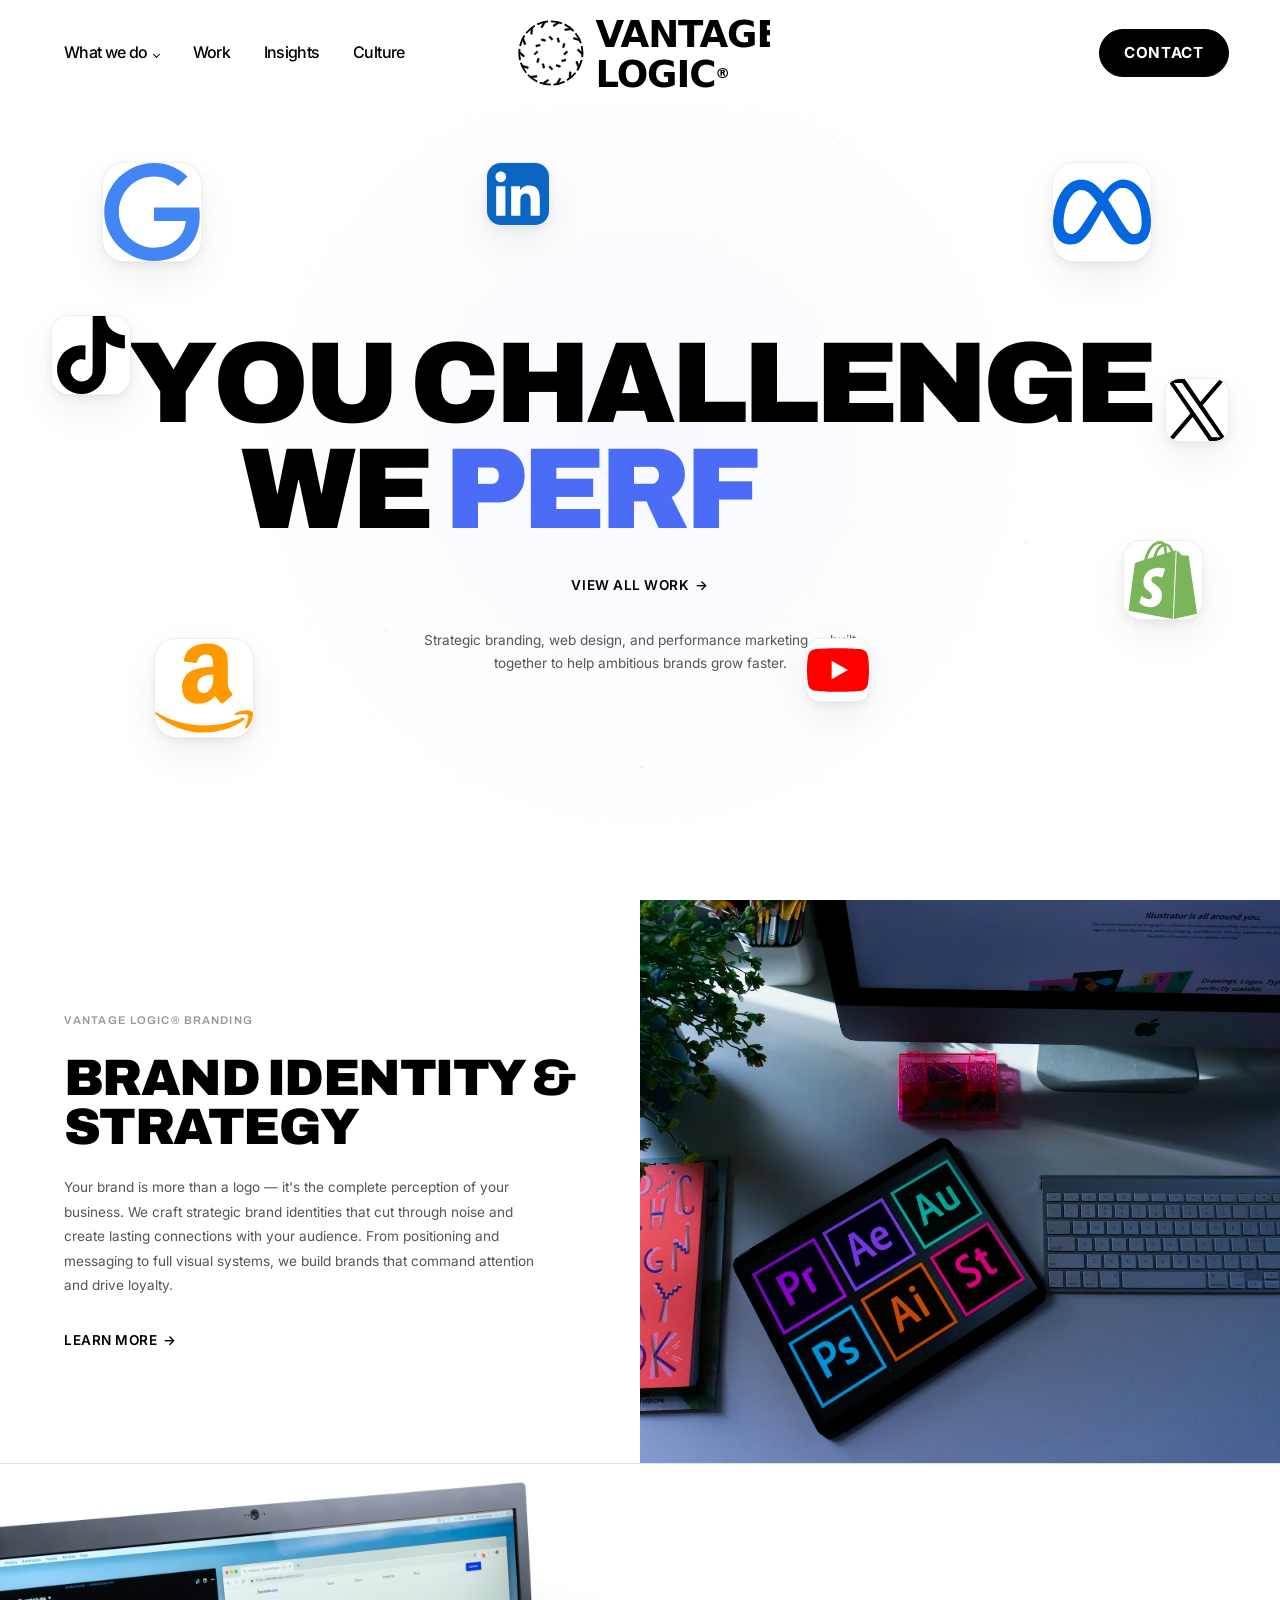
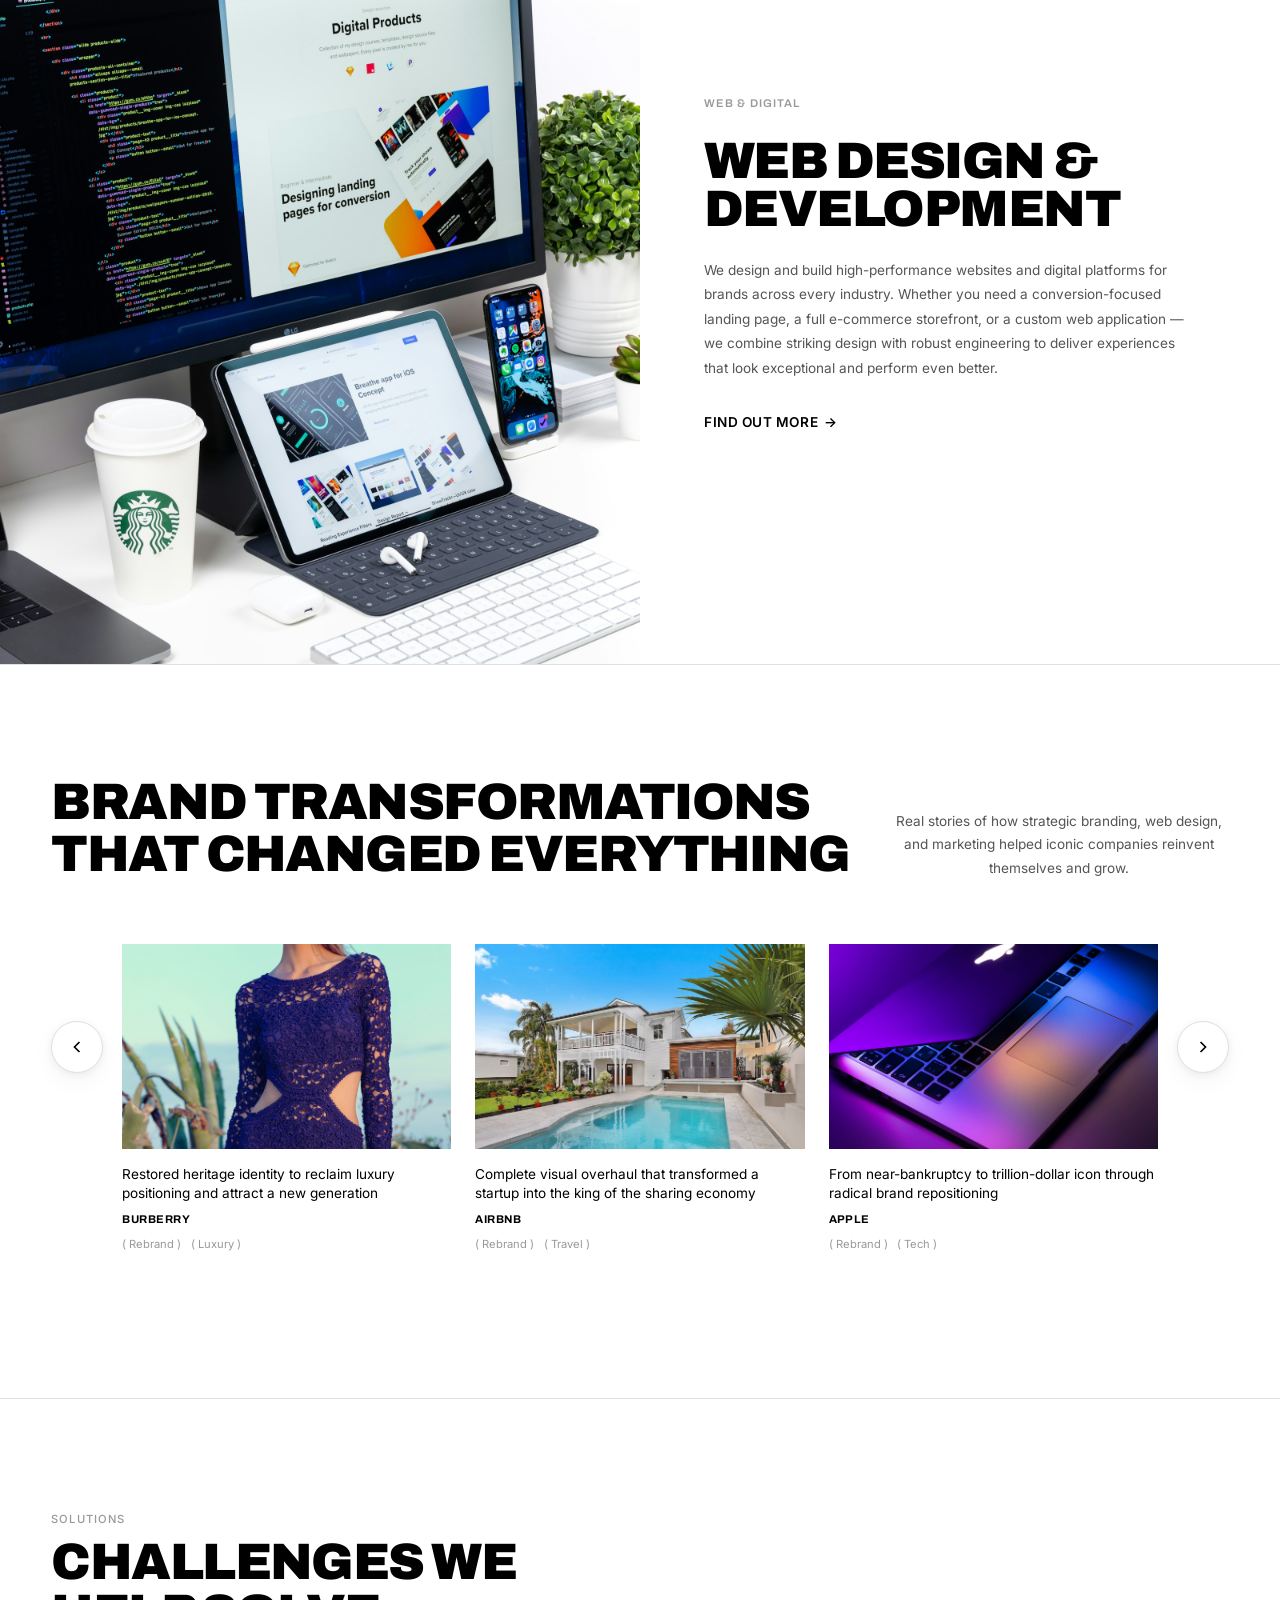
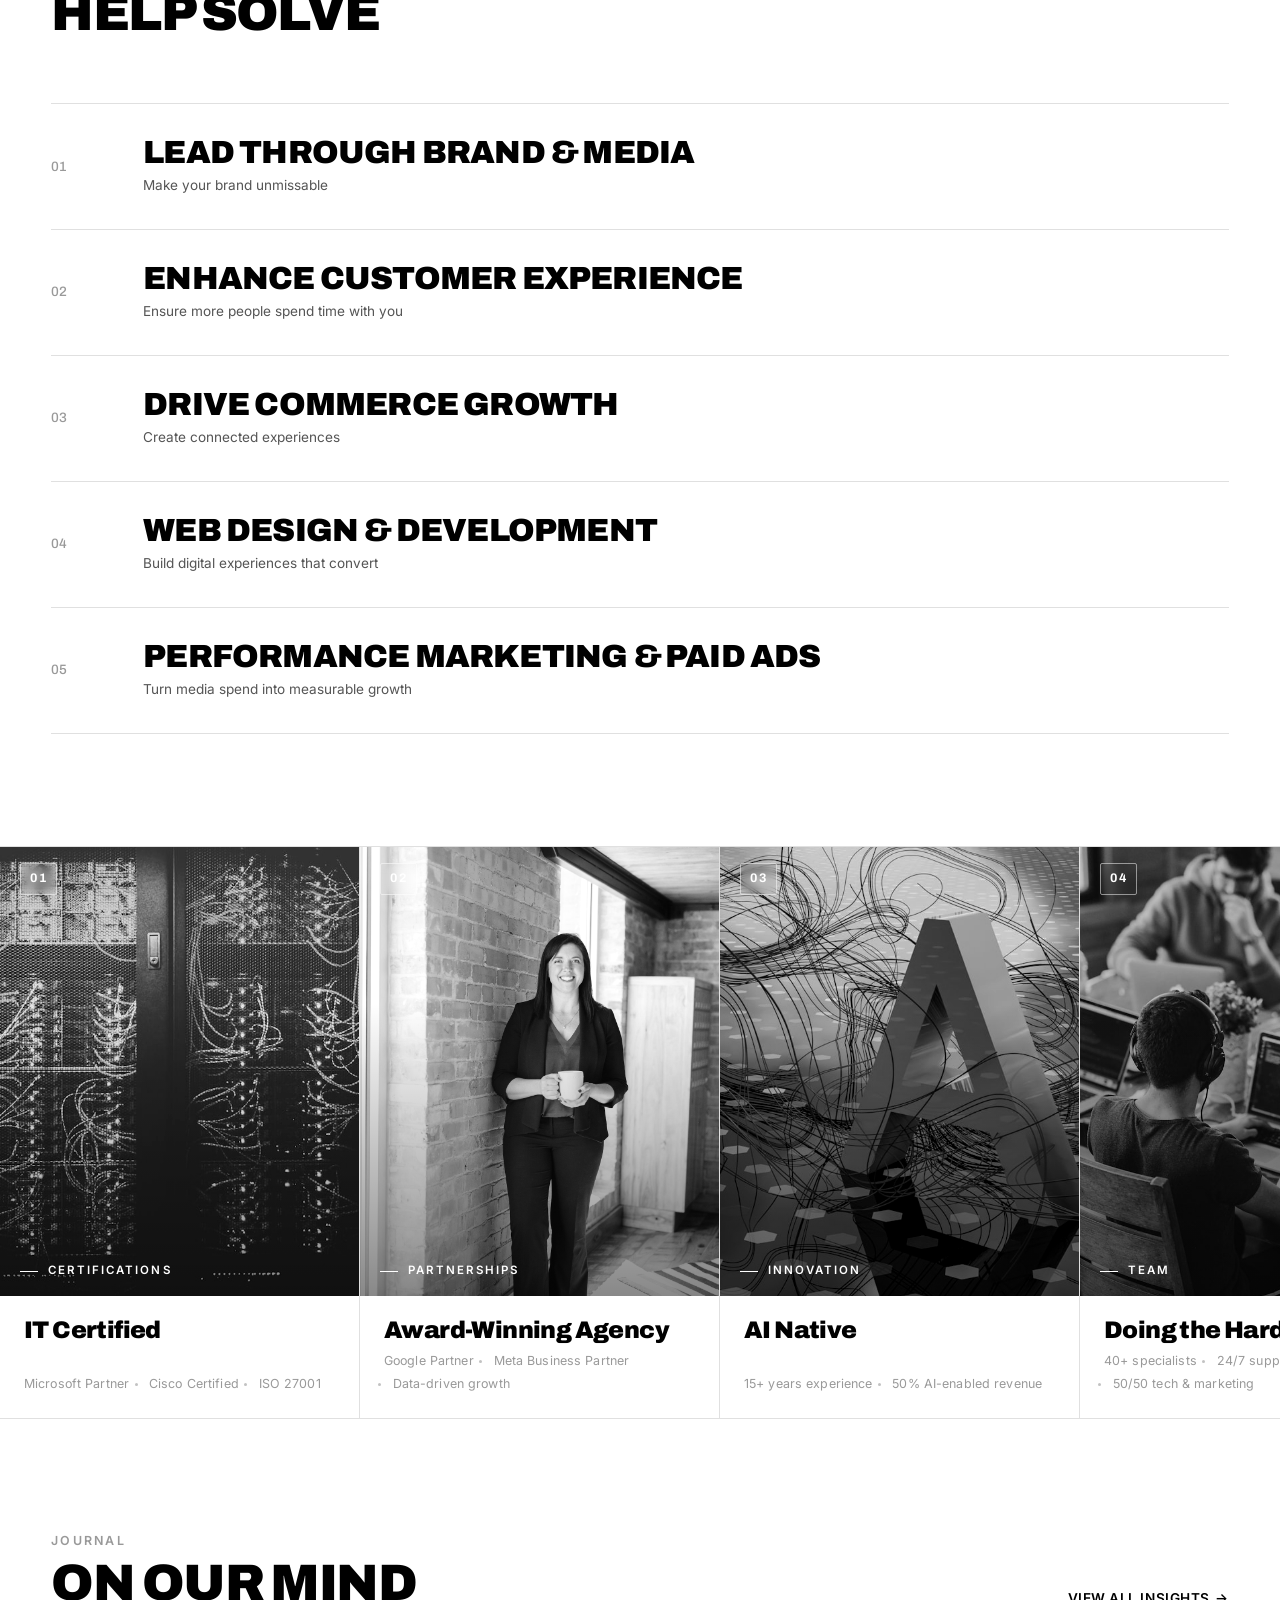
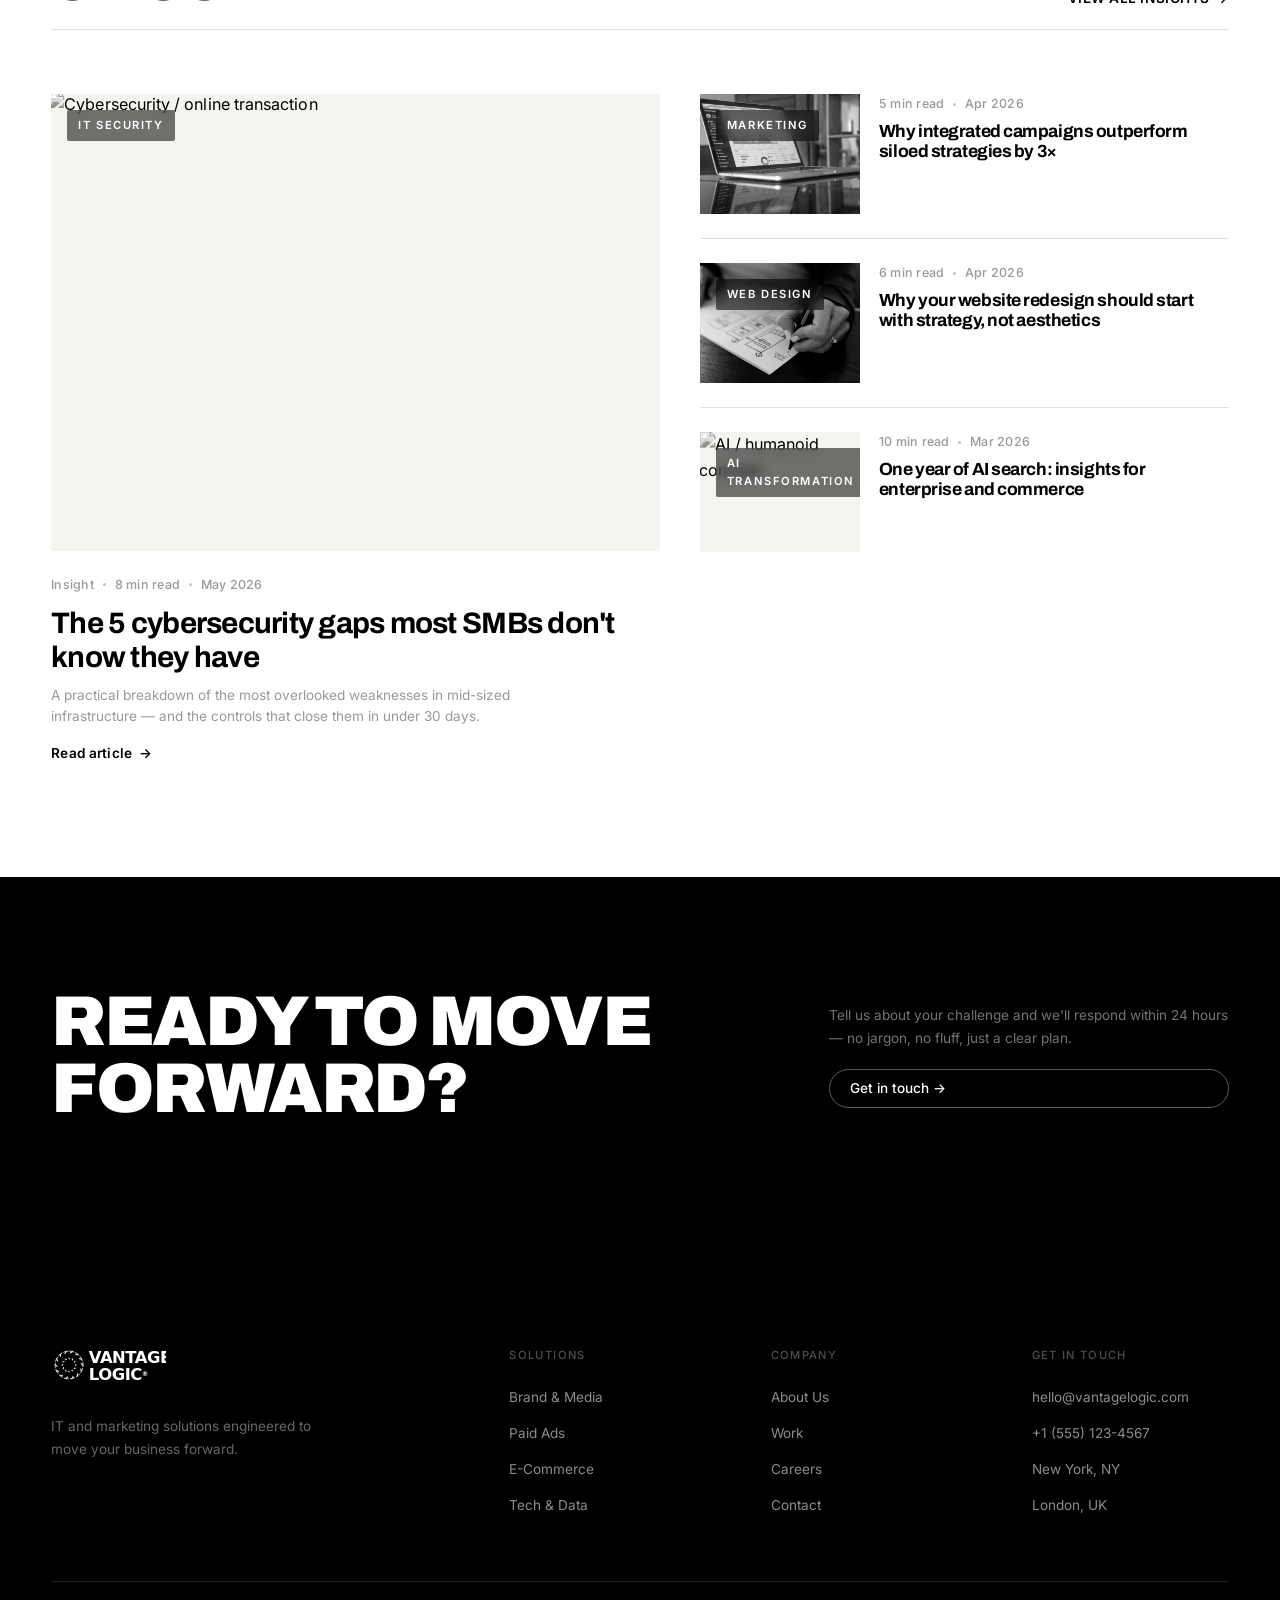
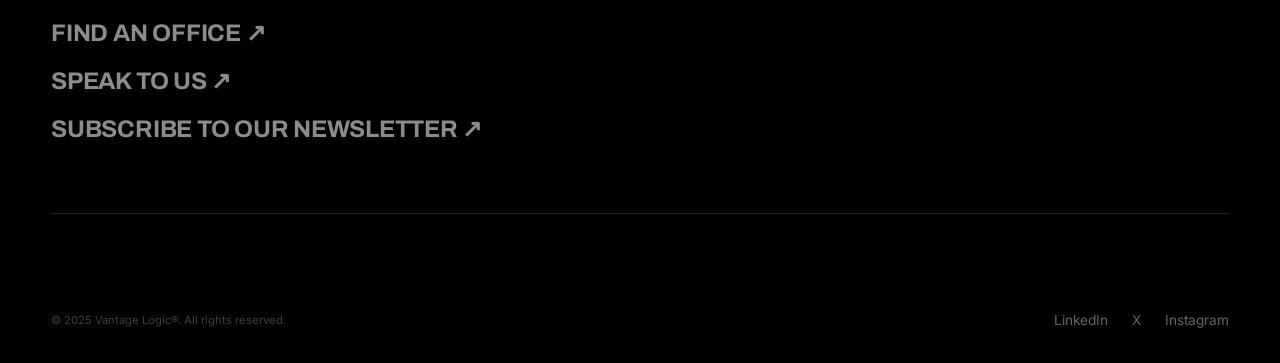
==== commit 114ae7d1: "Redesign culture-strip and On-our-mind blocks Culture strip: - New card layout: indexed number (01–0" ====
--- a/index.html
+++ b/index.html
@@ -388,38 +388,63 @@
   </div>
 </div>
 
-<!-- ========== INSIGHTS — DEPT: "On our mind" 4-col grid ========== -->
-<section class="section">
+<!-- ========== INSIGHTS — "On our mind" — 1 featured + 3 stacked ========== -->
+<section class="section insights-section">
   <div class="wrap">
     <div class="insights-header" data-reveal>
-      <h2 class="t-2xl">On our mind</h2>
+      <div>
+        <span class="insights-eyebrow">Journal</span>
+        <h2 class="t-2xl">On our mind</h2>
+      </div>
       <a href="#" class="link-arr">View all insights <span class="arr">→</span></a>
     </div>
+
     <div class="insights-grid" data-stagger>
-      <a href="#" class="insight-card">
-        <div class="insight-img-wrap"><img src="assets/images/insights/security.jpg" alt="Cybersecurity / online transaction" class="insight-img" loading="lazy" decoding="async" /></div>
-        <div class="insight-type">Insight</div>
-        <div class="insight-cat">IT Security</div>
-        <h3 class="insight-title">The 5 cybersecurity gaps most SMBs don't know they have</h3>
+      <a href="#" class="insight-card insight-card--featured">
+        <div class="insight-img-wrap">
+          <img src="assets/images/insights/security.jpg" alt="Cybersecurity / online transaction" class="insight-img" loading="lazy" decoding="async" />
+          <span class="insight-tag">IT Security</span>
+        </div>
+        <div class="insight-body">
+          <div class="insight-meta"><span>Insight</span><span class="dot"></span><span>8 min read</span><span class="dot"></span><span>May 2026</span></div>
+          <h3 class="insight-title">The 5 cybersecurity gaps most SMBs don't know they have</h3>
+          <p class="insight-excerpt">A practical breakdown of the most overlooked weaknesses in mid-sized infrastructure — and the controls that close them in under 30 days.</p>
+          <span class="insight-read">Read article <span class="arr">→</span></span>
+        </div>
       </a>
-      <a href="#" class="insight-card">
-        <div class="insight-img-wrap"><img src="assets/images/insights/marketing.jpg" alt="Marketing analytics dashboard" class="insight-img" loading="lazy" decoding="async" /></div>
-        <div class="insight-type">Insight</div>
-        <div class="insight-cat">Marketing</div>
-        <h3 class="insight-title">Why integrated campaigns outperform siloed strategies by 3×</h3>
-      </a>
-      <a href="#" class="insight-card">
-        <div class="insight-img-wrap"><img src="assets/images/insights/web-design.jpg" alt="Designer working on website layout" class="insight-img" loading="lazy" decoding="async" /></div>
-        <div class="insight-type">Insight</div>
-        <div class="insight-cat">Web Design</div>
-        <h3 class="insight-title">Why your website redesign should start with strategy, not aesthetics</h3>
-      </a>
-      <a href="#" class="insight-card">
-        <div class="insight-img-wrap"><img src="assets/images/insights/ai.jpg" alt="AI / humanoid concept" class="insight-img" loading="lazy" decoding="async" /></div>
-        <div class="insight-type">Insight</div>
-        <div class="insight-cat">AI Transformation</div>
-        <h3 class="insight-title">One year of AI search: insights for enterprise and commerce</h3>
-      </a>
+
+      <div class="insight-list">
+        <a href="#" class="insight-card insight-card--row">
+          <div class="insight-img-wrap">
+            <img src="assets/images/insights/marketing.jpg" alt="Marketing analytics dashboard" class="insight-img" loading="lazy" decoding="async" />
+            <span class="insight-tag">Marketing</span>
+          </div>
+          <div class="insight-body">
+            <div class="insight-meta"><span>5 min read</span><span class="dot"></span><span>Apr 2026</span></div>
+            <h3 class="insight-title">Why integrated campaigns outperform siloed strategies by 3×</h3>
+          </div>
+        </a>
+        <a href="#" class="insight-card insight-card--row">
+          <div class="insight-img-wrap">
+            <img src="assets/images/insights/web-design.jpg" alt="Designer working on website layout" class="insight-img" loading="lazy" decoding="async" />
+            <span class="insight-tag">Web Design</span>
+          </div>
+          <div class="insight-body">
+            <div class="insight-meta"><span>6 min read</span><span class="dot"></span><span>Apr 2026</span></div>
+            <h3 class="insight-title">Why your website redesign should start with strategy, not aesthetics</h3>
+          </div>
+        </a>
+        <a href="#" class="insight-card insight-card--row">
+          <div class="insight-img-wrap">
+            <img src="assets/images/insights/ai.jpg" alt="AI / humanoid concept" class="insight-img" loading="lazy" decoding="async" />
+            <span class="insight-tag">AI Transformation</span>
+          </div>
+          <div class="insight-body">
+            <div class="insight-meta"><span>10 min read</span><span class="dot"></span><span>Mar 2026</span></div>
+            <h3 class="insight-title">One year of AI search: insights for enterprise and commerce</h3>
+          </div>
+        </a>
+      </div>
     </div>
   </div>
 </section>
--- a/css/main.css
+++ b/css/main.css
@@ -955,39 +955,101 @@
 @keyframes marquee { from{transform:translateX(0)} to{transform:translateX(-50%)} }
 
 /* ============================================================
-   INSIGHTS — DEPT 4-col grid
-   ============================================================ */
+   INSIGHTS — "On our mind" — 1 featured + 3 stacked
+   ============================================================ */
+.insights-section { padding-block:var(--sp-xl); }
 .insights-header {
   display:flex; align-items:flex-end; justify-content:space-between;
   margin-bottom:var(--sp-lg); flex-wrap:wrap; gap:1rem;
+  border-bottom:1px solid var(--c-border); padding-bottom:1.25rem;
+}
+.insights-eyebrow {
+  display:block; font-size:0.78rem; font-weight:600; letter-spacing:0.18em;
+  text-transform:uppercase; color:var(--c-text-light); margin-bottom:0.45rem;
 }
 .insights-grid {
-  display:grid; grid-template-columns:repeat(4,1fr); gap:1.5rem;
-}
-.insight-card { display:block; }
-.insight-img-wrap { overflow:hidden; margin-bottom:1rem; }
+  display:grid; grid-template-columns:1.15fr 1fr; gap:2.5rem;
+  align-items:start;
+}
+.insight-list { display:flex; flex-direction:column; gap:1.5rem; }
+
+.insight-card {
+  display:block; text-decoration:none; color:inherit;
+}
+.insight-img-wrap {
+  position:relative; overflow:hidden;
+  background:var(--c-bg-off);
+}
 .insight-img {
-  width:100%; aspect-ratio:4/3;
+  width:100%; height:100%;
   object-fit:cover; display:block;
-  background:var(--c-bg-off);
-  transition:transform 0.6s var(--ease);
-}
-.insight-card:hover .insight-img { transform:scale(1.04); }
-.insight-type {
-  font-size:var(--t-xs); font-weight:500; margin-bottom:0.3rem;
-}
-.insight-cat {
+  filter:grayscale(100%) contrast(1.05);
+  transform:scale(1.01);
+  transition:filter 0.7s var(--ease), transform 0.9s var(--ease);
+}
+.insight-card:hover .insight-img {
+  filter:grayscale(0%) contrast(1);
+  transform:scale(1.06);
+}
+.insight-tag {
+  position:absolute; top:1rem; left:1rem; z-index:2;
+  font-size:0.7rem; font-weight:600; letter-spacing:0.14em;
+  text-transform:uppercase; color:#fff;
+  padding:0.4rem 0.7rem; background:rgba(0,0,0,0.55);
+  backdrop-filter:blur(6px); border-radius:2px;
+}
+.insight-body { display:flex; flex-direction:column; gap:0.7rem; }
+.insight-meta {
+  display:flex; align-items:center; flex-wrap:wrap; gap:0.55rem;
+  font-size:0.78rem; font-weight:500; letter-spacing:0.02em;
+  color:var(--c-text-light);
+}
+.insight-meta .dot {
+  width:3px; height:3px; border-radius:50%;
+  background:var(--c-text-light); opacity:0.6;
+}
+.insight-title {
+  font-family:var(--f-display); font-weight:700;
+  letter-spacing:-0.025em; line-height:1.15;
+  text-transform:none; margin:0;
+  background-image:linear-gradient(currentColor, currentColor);
+  background-position:0 100%; background-repeat:no-repeat;
+  background-size:0% 1px;
+  transition:background-size 0.45s var(--ease);
+  display:inline;
+}
+.insight-card:hover .insight-title { background-size:100% 1px; }
+.insight-excerpt {
+  font-size:var(--t-sm); color:var(--c-text-light);
+  line-height:1.55; max-width:54ch;
+}
+.insight-read {
+  display:inline-flex; align-items:center; gap:0.4rem;
+  font-size:0.85rem; font-weight:600;
+  letter-spacing:0.02em; color:var(--c-text);
+  margin-top:0.3rem;
+}
+.insight-read .arr {
   display:inline-block;
-  font-size:var(--t-xs); color:var(--c-text-light); margin-bottom:0.5rem;
-}
-.insight-cat::before { content:'( '; }
-.insight-cat::after { content:' )'; }
-.insight-title {
-  font-family:var(--f-display); font-size:var(--t-md); font-weight:700;
-  letter-spacing:-0.02em; line-height:1.2; transition:opacity 0.2s;
-  text-transform:none;
-}
-.insight-card:hover .insight-title { opacity:0.5; }
+  transition:transform 0.4s var(--ease);
+}
+.insight-card:hover .insight-read .arr { transform:translateX(6px); }
+
+/* Featured (left, large) */
+.insight-card--featured .insight-img-wrap { aspect-ratio:4/3; margin-bottom:1.5rem; }
+.insight-card--featured .insight-title { font-size:clamp(1.4rem, 1vw + 1.1rem, 1.85rem); }
+
+/* Row (right column, image + text side-by-side) */
+.insight-card--row {
+  display:grid; grid-template-columns:160px 1fr; gap:1.2rem;
+  padding-bottom:1.5rem; border-bottom:1px solid var(--c-border);
+}
+.insight-card--row:last-child { border-bottom:none; padding-bottom:0; }
+.insight-card--row .insight-img-wrap { aspect-ratio:4/3; }
+.insight-card--row .insight-title {
+  font-size:clamp(0.95rem, 0.4vw + 0.9rem, 1.1rem);
+}
+.insight-card--row .insight-body { gap:0.5rem; }
 
 /* ============================================================
    CTA BAND
@@ -1145,7 +1207,9 @@
    ============================================================ */
 /* Tablet — collapse multi-col grids, hide hover-only affordances */
 @media (max-width:1024px) {
-  .grid-4, .insights-grid { grid-template-columns:repeat(2,1fr); }
+  .grid-4 { grid-template-columns:repeat(2,1fr); }
+  .insights-grid { grid-template-columns:1fr; gap:var(--sp-md); }
+  .insight-card--featured .insight-img-wrap { aspect-ratio:16/9; }
   .footer-top { grid-template-columns:1fr 1fr; gap:var(--sp-md); }
   .solution-item { grid-template-columns:48px 1fr; }
   .solution-hover-img { display:none; }
@@ -1184,7 +1248,10 @@
   .nav-logo { justify-self:start; }
   .nav-logo img { height:48px; max-height:48px; }
 
-  .grid-2,.grid-3,.grid-4,.insights-grid { grid-template-columns:1fr; }
+  .grid-2,.grid-3,.grid-4 { grid-template-columns:1fr; }
+  .insight-card--row { grid-template-columns:120px 1fr; gap:0.9rem; }
+  /* On touch — show photos in colour by default */
+  .insight-img { filter:grayscale(0%); }
   .footer-top { grid-template-columns:1fr; gap:var(--sp-md); }
   .footer-bottom { flex-direction:column; text-align:center; }
   .footer-tagline { max-width:none; }
@@ -1233,6 +1300,9 @@
   .team-card:last-child { border-bottom:none; }
   .culture-block { flex:0 0 240px; }
   .culture-label { font-size:1.15rem; }
+  /* Stack insight rows vertically on tiny screens */
+  .insight-card--row { grid-template-columns:1fr; gap:0.7rem; }
+  .insight-card--row .insight-img-wrap { aspect-ratio:16/9; }
   .hero-headline { letter-spacing:-0.04em; }
   .footer-top { padding-bottom:var(--sp-md); }
   .footer-logo-img { height:28px; }
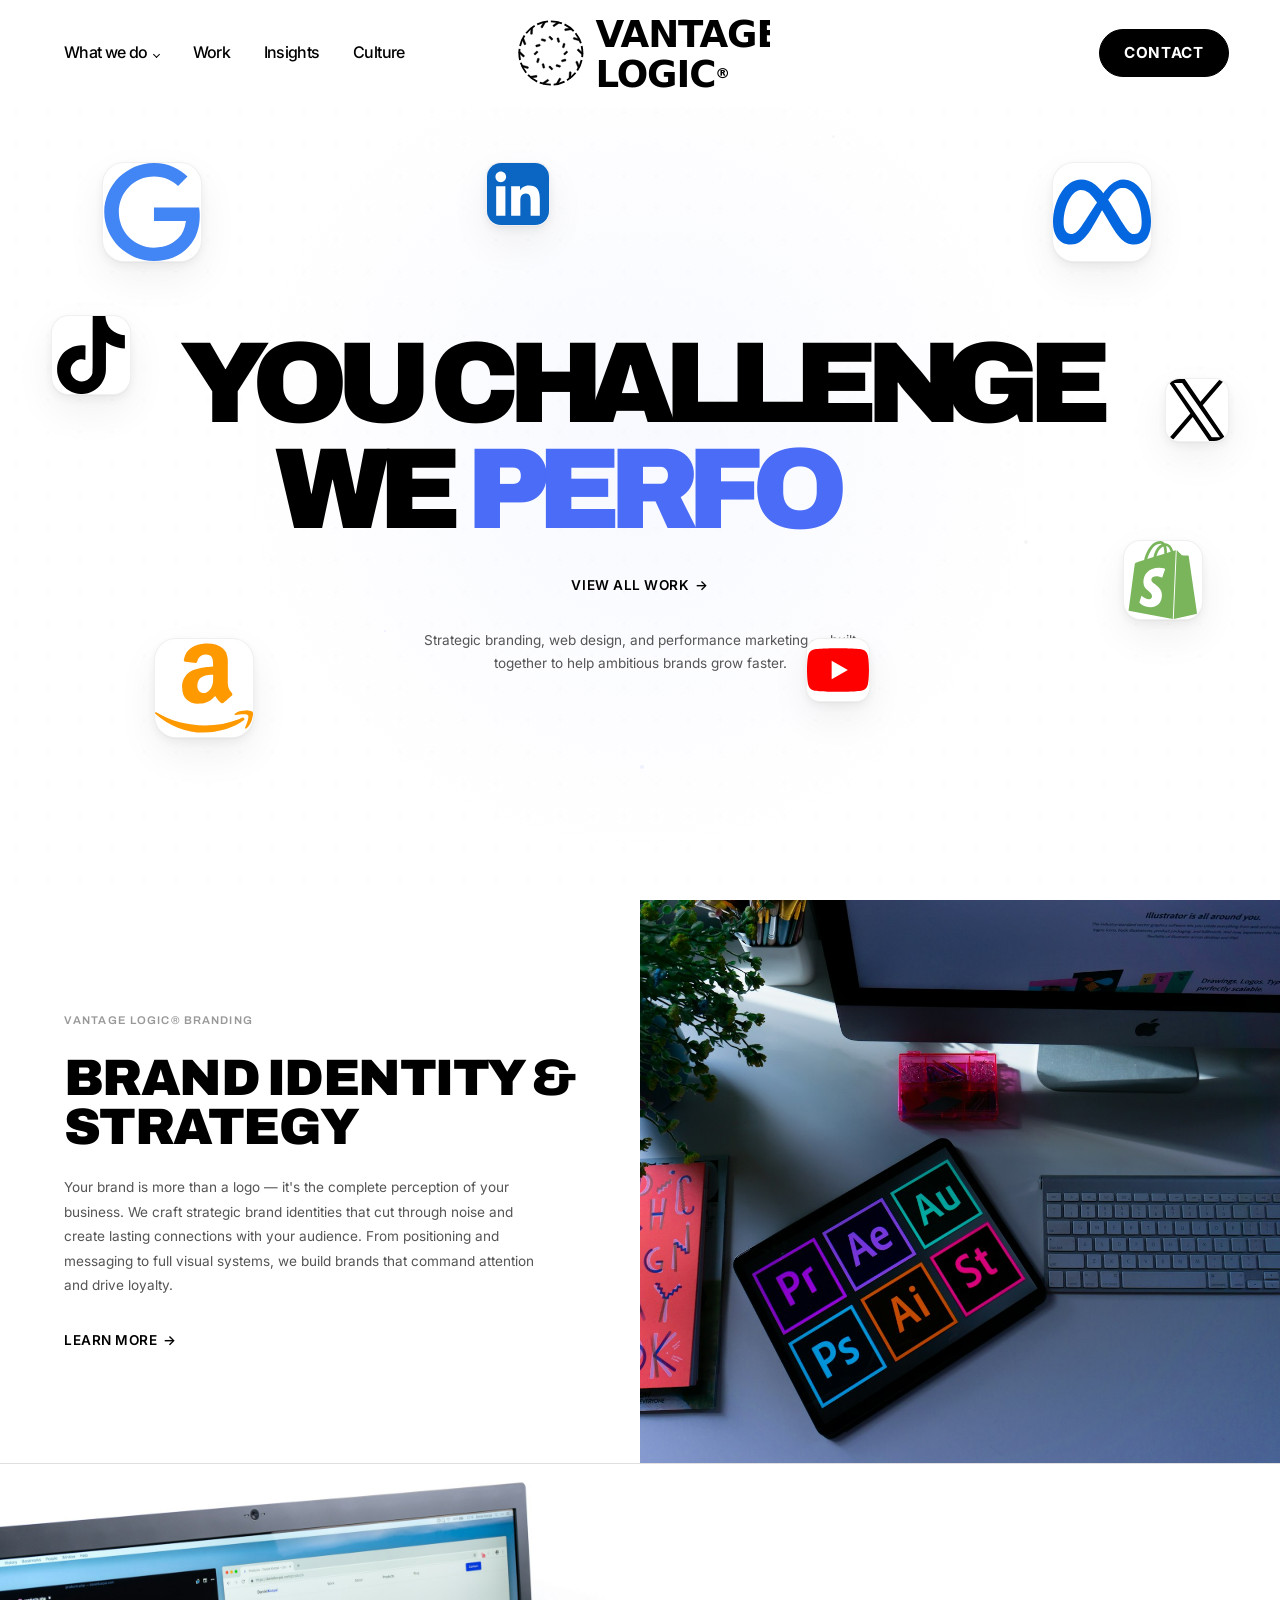
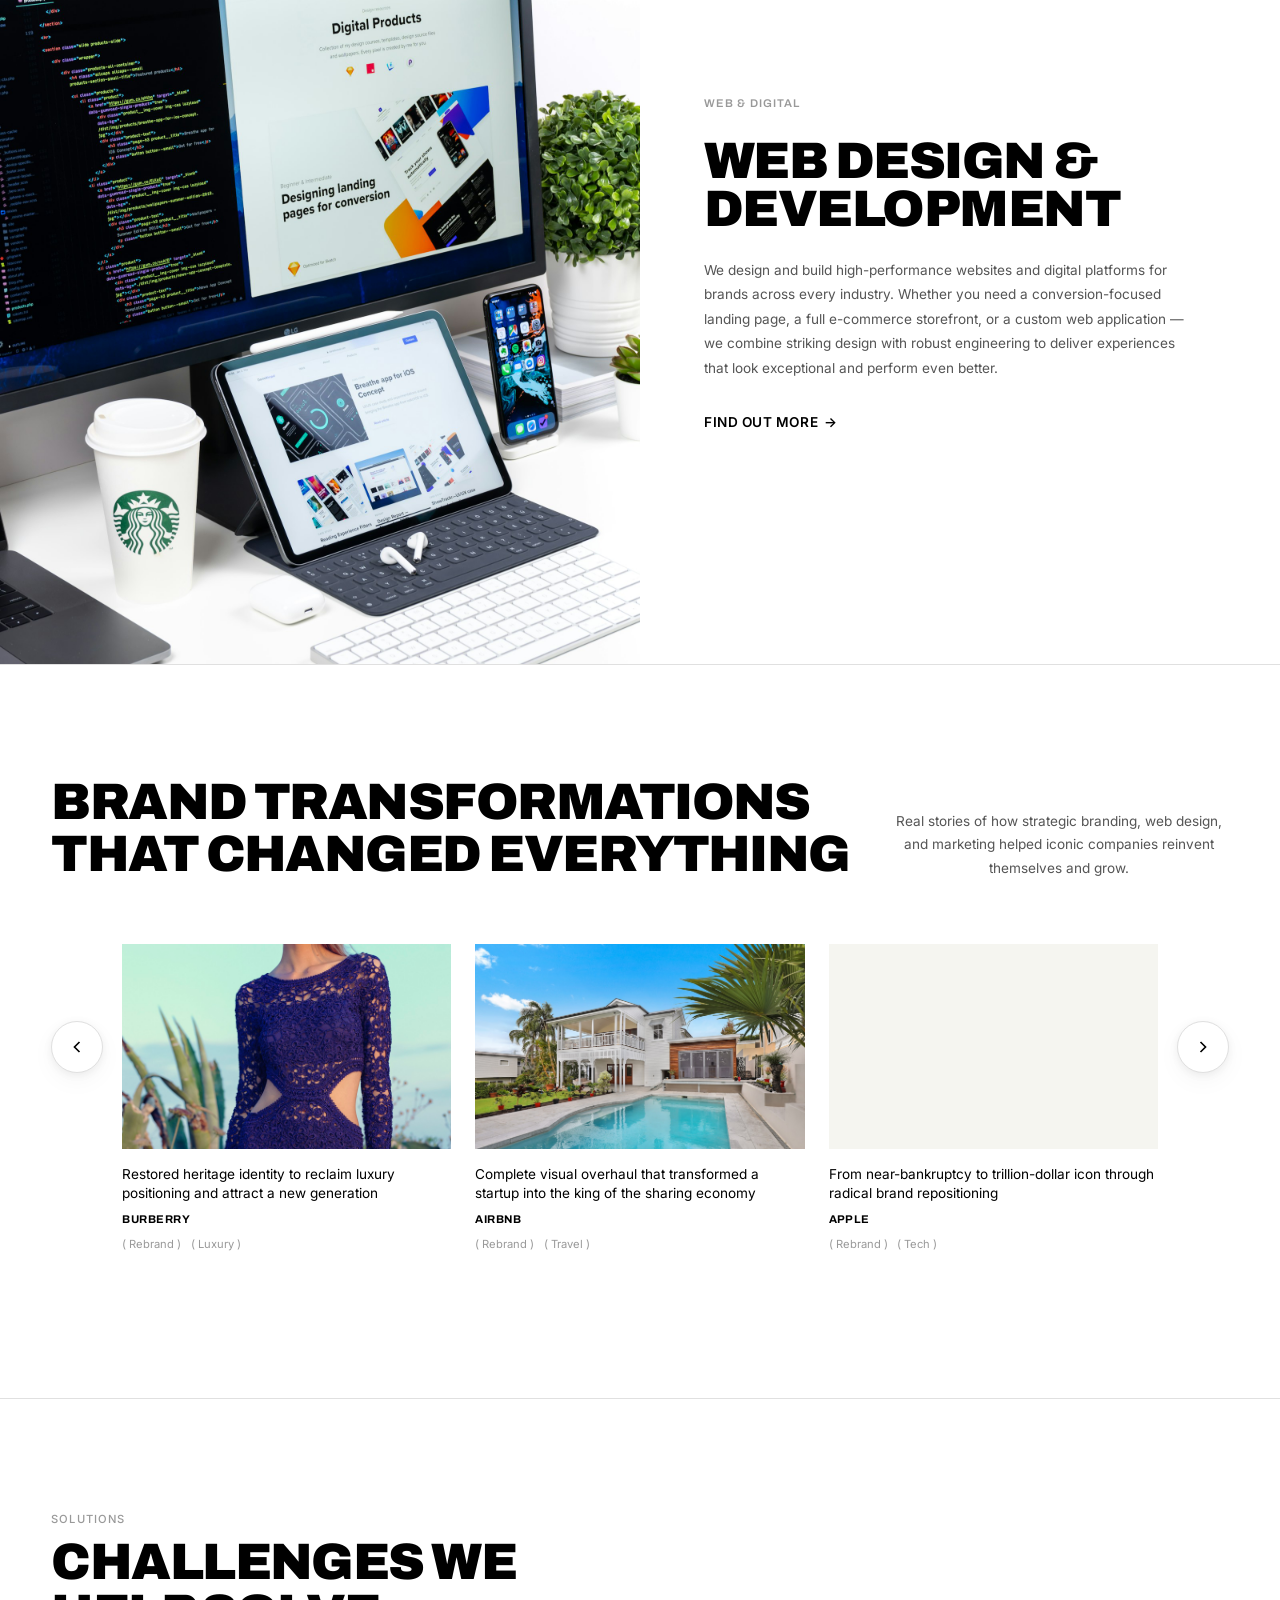
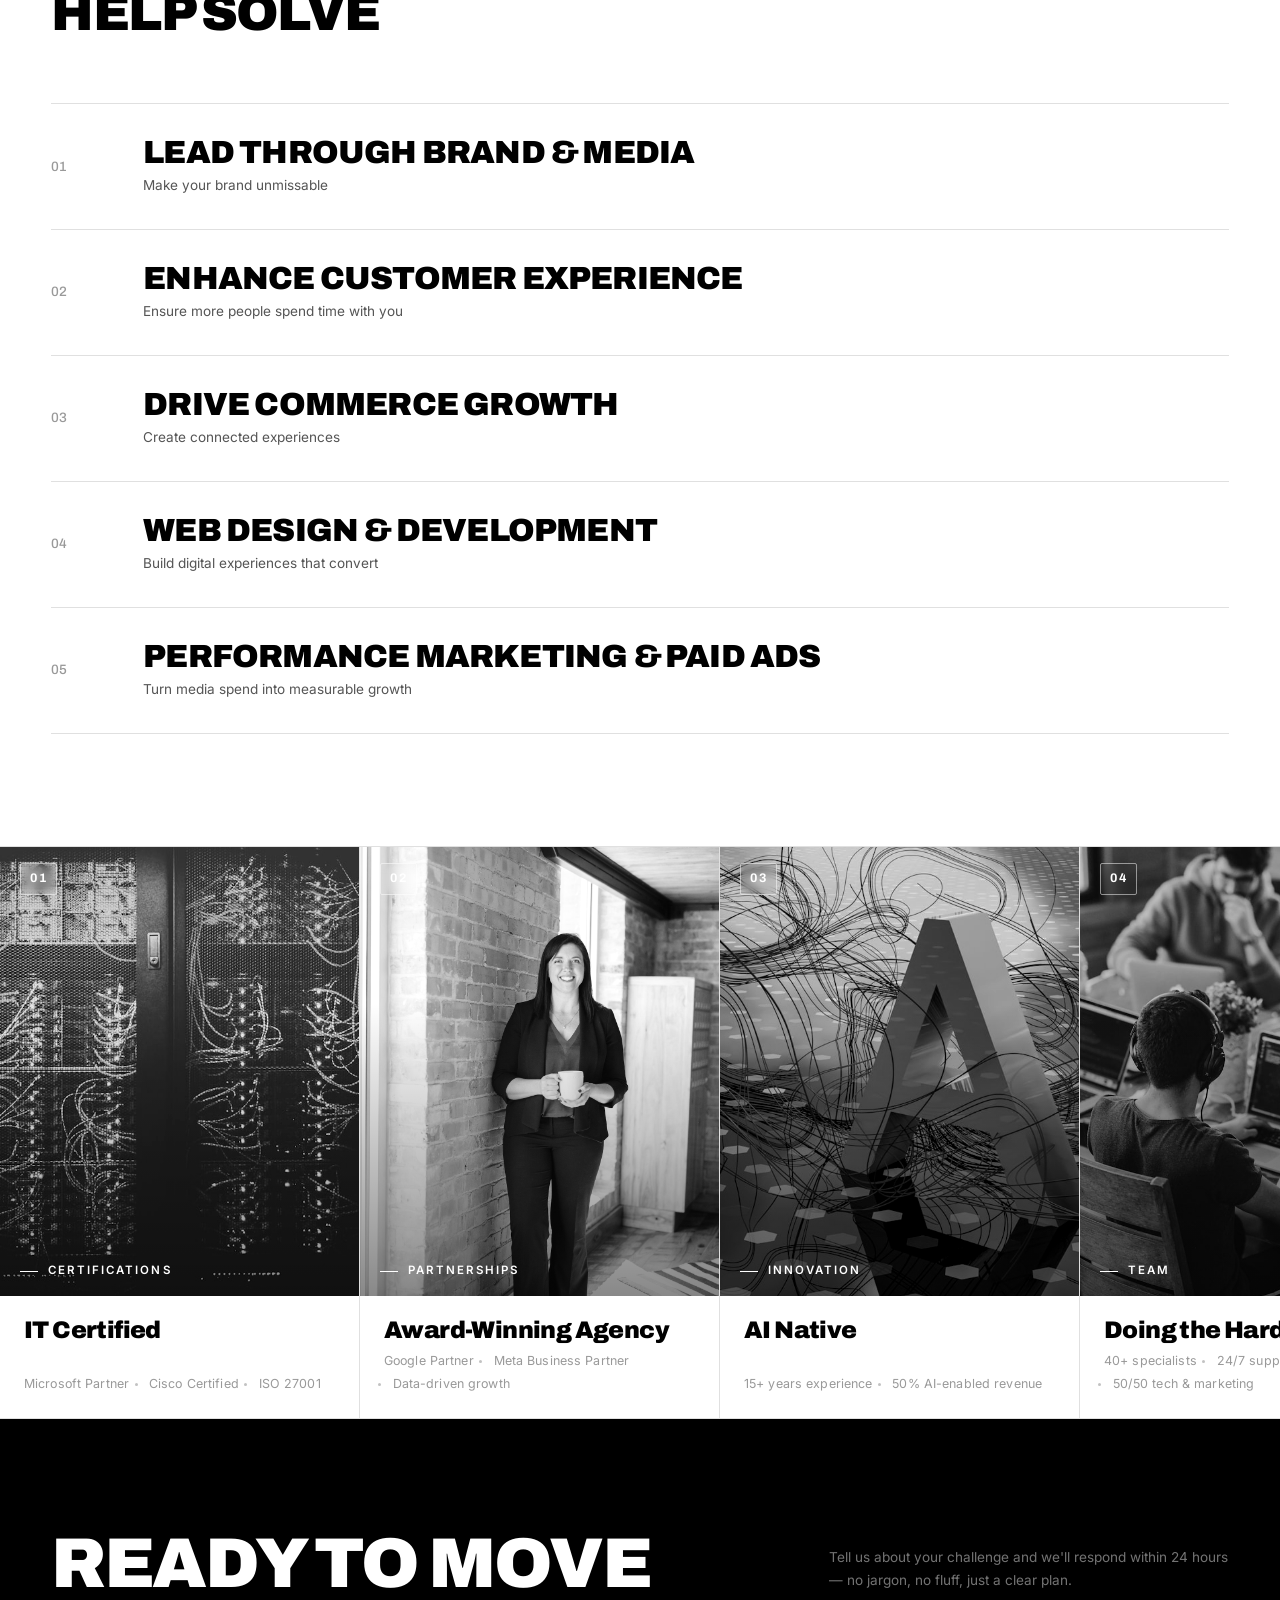
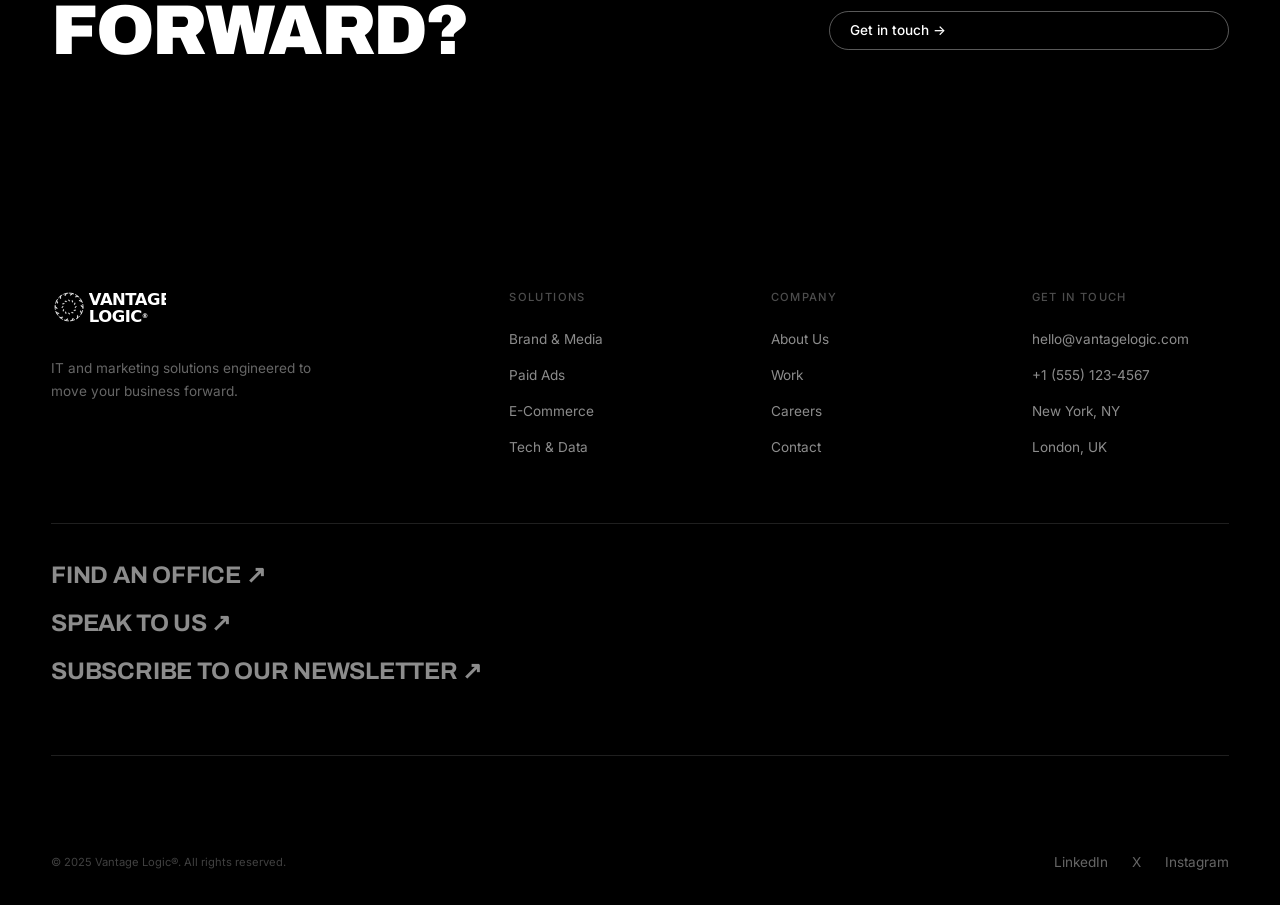
==== commit dbaeb5c2: "Temporarily hide On our mind block Hidden via the `hidden` attribute on the section — keeps markup i" ====
--- a/index.html
+++ b/index.html
@@ -389,7 +389,8 @@
 </div>
 
 <!-- ========== INSIGHTS — "On our mind" — 1 featured + 3 stacked ========== -->
-<section class="section insights-section">
+<!-- Temporarily hidden — bring back when articles are ready -->
+<section class="section insights-section" hidden>
   <div class="wrap">
     <div class="insights-header" data-reveal>
       <div>
